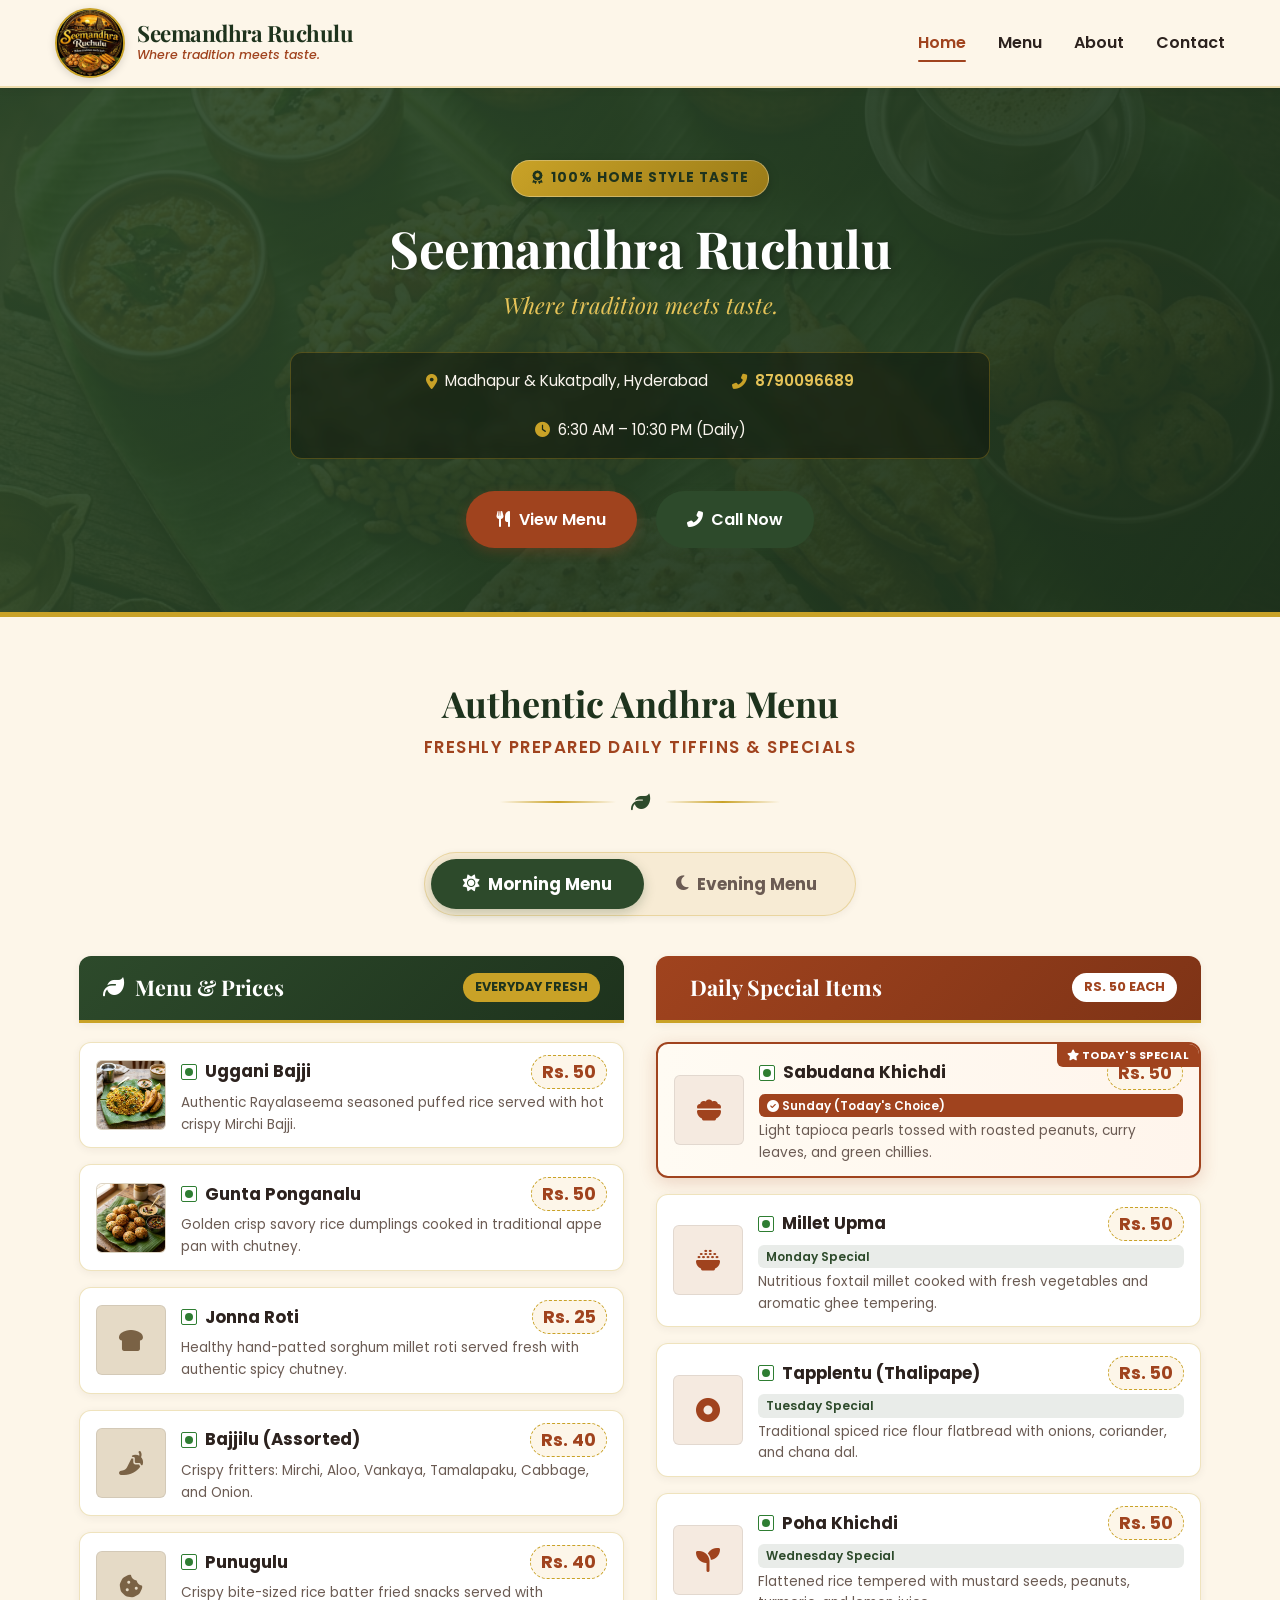
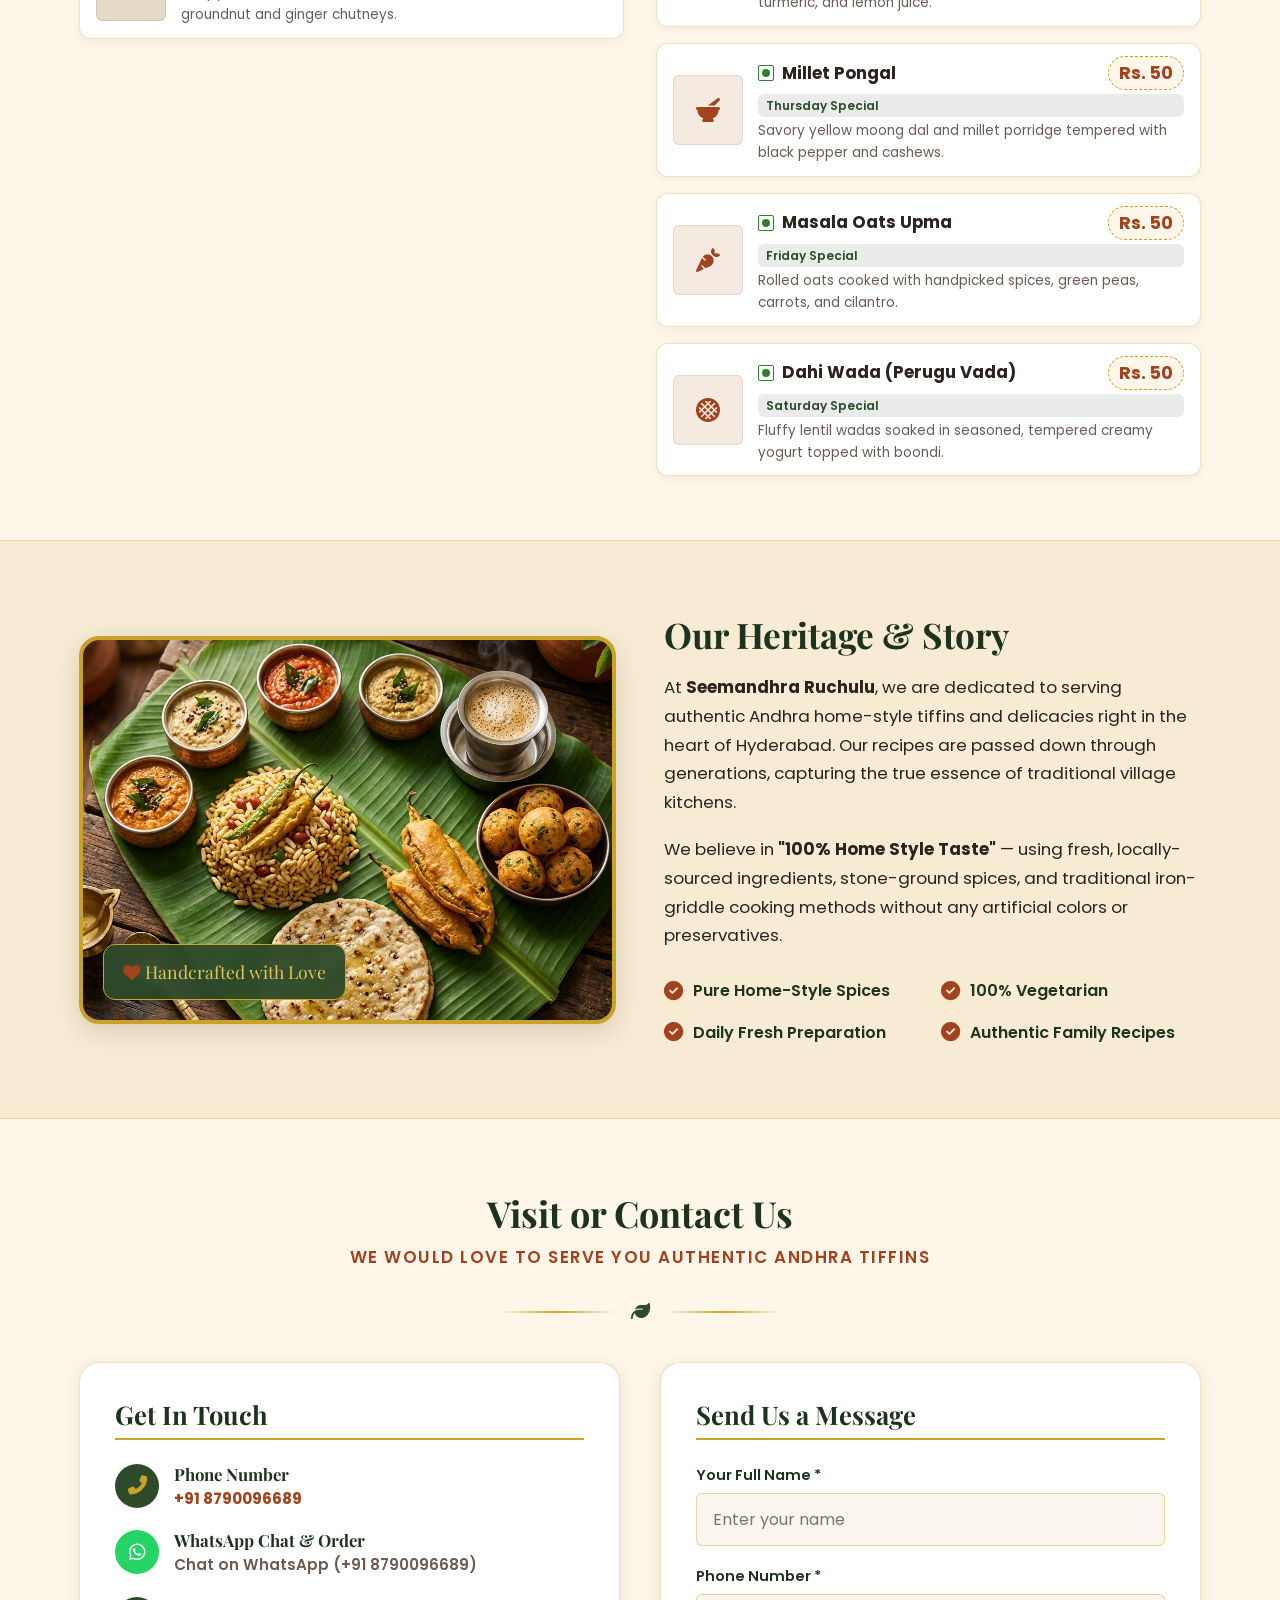
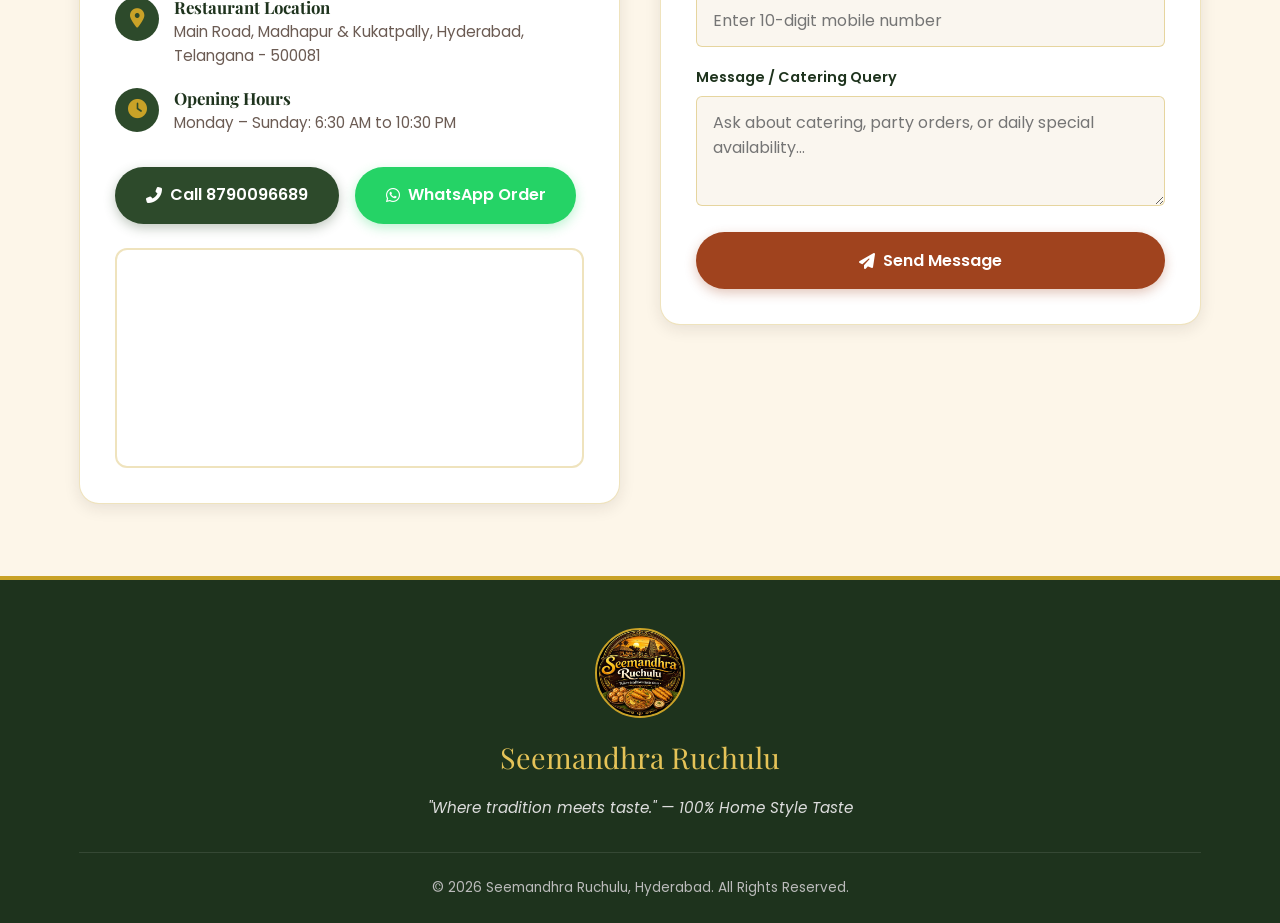
==== index.html @ 3c7fb642 "Add files via upload" ====
<!DOCTYPE html>
<html lang="en">

<head>
  <meta charset="UTF-8">
  <meta name="viewport" content="width=device-width, initial-scale=1.0">
  <title>Seemandhra Ruchulu - Authentic Andhra Home Style Cuisine in Hyderabad</title>
  <meta name="description"
    content="Seemandhra Ruchulu brings authentic Andhra home-style breakfast & tiffins to Hyderabad. Taste Uggani Bajji, Gunta Ponganalu, Jonna Roti, Punugulu and Daily Specials. 100% Home Style Taste.">
  <meta name="keywords"
    content="Andhra food Hyderabad, Seemandhra Ruchulu, Uggani Bajji Hyderabad, Gunta Ponganalu, Andhra breakfast, home style food Hyderabad">

  <!-- Google Fonts -->
  <link rel="preconnect" href="https://fonts.googleapis.com">
  <link rel="preconnect" href="https://fonts.gstatic.com" crossorigin>
  <link
    href="https://fonts.googleapis.com/css2?family=Playfair+Display:ital,wght@0,600;0,700;0,800;1,600&family=Poppins:wght@400;500;600;700&display=swap"
    rel="stylesheet">

  <!-- Font Awesome Icons -->
  <link rel="stylesheet" href="https://cdnjs.cloudflare.com/ajax/libs/font-awesome/6.4.0/css/all.min.css">

  <!-- Main Stylesheet -->
  <link rel="stylesheet" href="assets/css/style.css">
</head>

<body>

  <!-- ==========================================
       HEADER & NAVIGATION
       ========================================== -->
  <header class="header" id="main-header">
    <div class="nav-container">
      <a href="#home" class="brand-wrapper" aria-label="Seemandhra Ruchulu Home">
        <div class="logo-spot">
          <img src="assets/images/logo.jpeg" alt="Seemandhra Ruchulu Logo Emblem">
        </div>
        <div class="brand-text">
          <span class="brand-name">Seemandhra Ruchulu</span>
          <span class="brand-tagline">Where tradition meets taste.</span>
        </div>
      </a>

      <nav>
        <ul class="nav-menu" id="nav-menu">
          <li><a href="#home" class="nav-link active">Home</a></li>
          <li><a href="#menu" class="nav-link">Menu</a></li>
          <li><a href="#about" class="nav-link">About</a></li>
          <li><a href="#contact" class="nav-link">Contact</a></li>
        </ul>
      </nav>

      <button class="nav-toggle" id="nav-toggle" aria-label="Toggle navigation menu">
        <i class="fas fa-bars"></i>
      </button>
    </div>
  </header>

  <main>
    <!-- ==========================================
         1. HOME / HERO SECTION
         ========================================== -->
    <section class="hero" id="home">
      <div class="hero-content">
        <div class="badge-homestyle">
          <i class="fas fa-award"></i> 100% Home Style Taste
        </div>

        <h1 class="hero-title">Seemandhra Ruchulu</h1>
        <p class="hero-tagline">Where tradition meets taste.</p>

        <div class="quick-info-bar">
          <div class="quick-info-item">
            <i class="fas fa-map-marker-alt"></i>
            <span>Madhapur & Kukatpally, Hyderabad</span>
          </div>
          <div class="quick-info-item">
            <i class="fas fa-phone-alt"></i>
            <a href="tel:8790096689" style="color: var(--accent-gold-light); font-weight: 600;">8790096689</a>
          </div>
          <div class="quick-info-item">
            <i class="fas fa-clock"></i>
            <span>6:30 AM – 10:30 PM (Daily)</span>
          </div>
        </div>

        <div class="hero-actions">
          <a href="#menu" class="btn btn-primary">
            <i class="fas fa-utensils"></i> View Menu
          </a>
          <a href="tel:8790096689" class="btn btn-secondary">
            <i class="fas fa-phone-alt"></i> Call Now
          </a>
        </div>
      </div>
    </section>

    <!-- ==========================================
         2. MENU SECTION (INTERACTIVE TABS & CARDS)
         ========================================== -->
    <section class="menu-section" id="menu">
      <div class="container">
        <h2 class="section-title">Authentic Andhra Menu</h2>
        <p class="section-subtitle">Freshly Prepared Daily Tiffins & Specials</p>

        <div class="ornamental-divider">
          <i class="fas fa-leaf leaf-icon"></i>
        </div>

        <!-- Menu Tabs Toggle (Morning / Evening) -->
        <div class="menu-tabs-wrapper">
          <div class="menu-tabs" role="tablist">
            <button class="tab-btn active" id="tab-morning" data-meal-tab="morning" role="tab" aria-selected="true">
              <i class="fas fa-sun"></i> Morning Menu
            </button>
            <button class="tab-btn" id="tab-evening" data-meal-tab="evening" role="tab" aria-selected="false">
              <i class="fas fa-moon"></i> Evening Menu
            </button>
          </div>
        </div>

        <!-- Menu Grid: Section A & Section B -->
        <div class="menu-grid">

          <!-- SECTION A: MENU & PRICES -->
          <div class="menu-column">
            <div class="menu-col-header header-green">
              <h3 class="menu-col-title">
                <i class="fas fa-leaf"></i> Menu & Prices
              </h3>
              <span class="col-badge">Everyday Fresh</span>
            </div>

            <div class="cards-list" id="standard-menu-list">

              <!-- Item 1: Uggani Bajji -->
              <div class="menu-card" data-meal-type="both">
                <img src="assets/images/uggani.png" alt="Uggani Bajji" class="card-img-placeholder">
                <div class="card-details">
                  <div class="card-header-row">
                    <div class="card-title">
                      <span class="veg-indicator" title="Pure Vegetarian"></span>
                      Uggani Bajji
                    </div>
                    <span class="card-price">Rs. 50</span>
                  </div>
                  <p class="card-desc">Authentic Rayalaseema seasoned puffed rice served with hot crispy Mirchi Bajji.
                  </p>
                </div>
              </div>

              <!-- Item 2: Gunta Ponganalu -->
              <div class="menu-card" data-meal-type="both">
                <img src="assets/images/ponganalu.png" alt="Gunta Ponganalu" class="card-img-placeholder">
                <div class="card-details">
                  <div class="card-header-row">
                    <div class="card-title">
                      <span class="veg-indicator" title="Pure Vegetarian"></span>
                      Gunta Ponganalu
                    </div>
                    <span class="card-price">Rs. 50</span>
                  </div>
                  <p class="card-desc">Golden crisp savory rice dumplings cooked in traditional appe pan with chutney.
                  </p>
                </div>
              </div>

              <!-- Item 3: Jonna Roti -->
              <div class="menu-card" data-meal-type="both">
                <div class="card-img-placeholder"
                  style="display:flex; align-items:center; justify-content:center; background:#E5DAC6; color:#7A6245; font-size:1.5rem;">
                  <i class="fas fa-bread-slice"></i>
                </div>
                <div class="card-details">
                  <div class="card-header-row">
                    <div class="card-title">
                      <span class="veg-indicator" title="Pure Vegetarian"></span>
                      Jonna Roti
                    </div>
                    <span class="card-price">Rs. 25</span>
                  </div>
                  <p class="card-desc">Healthy hand-patted sorghum millet roti served fresh with authentic spicy
                    chutney.</p>
                </div>
              </div>

              <!-- Item 4: Bajjilu -->
              <div class="menu-card" data-meal-type="both">
                <div class="card-img-placeholder"
                  style="display:flex; align-items:center; justify-content:center; background:#E5DAC6; color:#7A6245; font-size:1.5rem;">
                  <i class="fas fa-pepper-hot"></i>
                </div>
                <div class="card-details">
                  <div class="card-header-row">
                    <div class="card-title">
                      <span class="veg-indicator" title="Pure Vegetarian"></span>
                      Bajjilu (Assorted)
                    </div>
                    <span class="card-price">Rs. 40</span>
                  </div>
                  <p class="card-desc">Crispy fritters: Mirchi, Aloo, Vankaya, Tamalapaku, Cabbage, and Onion.</p>
                </div>
              </div>

              <!-- Item 5: Punugulu -->
              <div class="menu-card" data-meal-type="both">
                <div class="card-img-placeholder"
                  style="display:flex; align-items:center; justify-content:center; background:#E5DAC6; color:#7A6245; font-size:1.5rem;">
                  <i class="fas fa-cookie-bite"></i>
                </div>
                <div class="card-details">
                  <div class="card-header-row">
                    <div class="card-title">
                      <span class="veg-indicator" title="Pure Vegetarian"></span>
                      Punugulu
                    </div>
                    <span class="card-price">Rs. 40</span>
                  </div>
                  <p class="card-desc">Crispy bite-sized rice batter fried snacks served with groundnut and ginger
                    chutneys.</p>
                </div>
              </div>

            </div>
          </div>

          <!-- SECTION B: DAILY SPECIAL ITEMS -->
          <div class="menu-column">
            <div class="menu-col-header header-rust">
              <h3 class="menu-col-title">
                <i class="fas fa-calendar-star"></i> Daily Special Items
              </h3>
              <span class="col-badge" style="background-color: #FFF; color: var(--accent-rust);">Rs. 50 Each</span>
            </div>

            <div class="cards-list" id="special-menu-list">

              <!-- Sunday: Sabudana Khichdi (Day index 0) -->
              <div class="menu-card special-card" data-day-index="0" data-meal-type="both">
                <div class="card-img-placeholder"
                  style="display:flex; align-items:center; justify-content:center; background:#F5EAE0; color:#A0431E; font-size:1.5rem;">
                  <i class="fas fa-bowl-food"></i>
                </div>
                <div class="card-details">
                  <div class="card-header-row">
                    <div class="card-title">
                      <span class="veg-indicator" title="Pure Vegetarian"></span>
                      Sabudana Khichdi
                    </div>
                    <span class="card-price">Rs. 50</span>
                  </div>
                  <span class="day-badge">Sunday Special</span>
                  <p class="card-desc">Light tapioca pearls tossed with roasted peanuts, curry leaves, and green
                    chillies.</p>
                </div>
              </div>

              <!-- Monday: Millet Upma (Day index 1) -->
              <div class="menu-card special-card" data-day-index="1" data-meal-type="both">
                <div class="card-img-placeholder"
                  style="display:flex; align-items:center; justify-content:center; background:#F5EAE0; color:#A0431E; font-size:1.5rem;">
                  <i class="fas fa-bowl-rice"></i>
                </div>
                <div class="card-details">
                  <div class="card-header-row">
                    <div class="card-title">
                      <span class="veg-indicator" title="Pure Vegetarian"></span>
                      Millet Upma
                    </div>
                    <span class="card-price">Rs. 50</span>
                  </div>
                  <span class="day-badge">Monday Special</span>
                  <p class="card-desc">Nutritious foxtail millet cooked with fresh vegetables and aromatic ghee
                    tempering.</p>
                </div>
              </div>

              <!-- Tuesday: Tapplentu (Day index 2) -->
              <div class="menu-card special-card" data-day-index="2" data-meal-type="both">
                <div class="card-img-placeholder"
                  style="display:flex; align-items:center; justify-content:center; background:#F5EAE0; color:#A0431E; font-size:1.5rem;">
                  <i class="fas fa-circle-dot"></i>
                </div>
                <div class="card-details">
                  <div class="card-header-row">
                    <div class="card-title">
                      <span class="veg-indicator" title="Pure Vegetarian"></span>
                      Tapplentu (Thalipape)
                    </div>
                    <span class="card-price">Rs. 50</span>
                  </div>
                  <span class="day-badge">Tuesday Special</span>
                  <p class="card-desc">Traditional spiced rice flour flatbread with onions, coriander, and chana dal.
                  </p>
                </div>
              </div>

              <!-- Wednesday: Poha Khichdi (Day index 3) -->
              <div class="menu-card special-card" data-day-index="3" data-meal-type="both">
                <div class="card-img-placeholder"
                  style="display:flex; align-items:center; justify-content:center; background:#F5EAE0; color:#A0431E; font-size:1.5rem;">
                  <i class="fas fa-seedling"></i>
                </div>
                <div class="card-details">
                  <div class="card-header-row">
                    <div class="card-title">
                      <span class="veg-indicator" title="Pure Vegetarian"></span>
                      Poha Khichdi
                    </div>
                    <span class="card-price">Rs. 50</span>
                  </div>
                  <span class="day-badge">Wednesday Special</span>
                  <p class="card-desc">Flattened rice tempered with mustard seeds, peanuts, turmeric, and lemon juice.
                  </p>
                </div>
              </div>

              <!-- Thursday: Millet Pongal (Day index 4) -->
              <div class="menu-card special-card" data-day-index="4" data-meal-type="both">
                <div class="card-img-placeholder"
                  style="display:flex; align-items:center; justify-content:center; background:#F5EAE0; color:#A0431E; font-size:1.5rem;">
                  <i class="fas fa-mortar-pestle"></i>
                </div>
                <div class="card-details">
                  <div class="card-header-row">
                    <div class="card-title">
                      <span class="veg-indicator" title="Pure Vegetarian"></span>
                      Millet Pongal
                    </div>
                    <span class="card-price">Rs. 50</span>
                  </div>
                  <span class="day-badge">Thursday Special</span>
                  <p class="card-desc">Savory yellow moong dal and millet porridge tempered with black pepper and
                    cashews.</p>
                </div>
              </div>

              <!-- Friday: Masala Oats Upma (Day index 5) -->
              <div class="menu-card special-card" data-day-index="5" data-meal-type="both">
                <div class="card-img-placeholder"
                  style="display:flex; align-items:center; justify-content:center; background:#F5EAE0; color:#A0431E; font-size:1.5rem;">
                  <i class="fas fa-carrot"></i>
                </div>
                <div class="card-details">
                  <div class="card-header-row">
                    <div class="card-title">
                      <span class="veg-indicator" title="Pure Vegetarian"></span>
                      Masala Oats Upma
                    </div>
                    <span class="card-price">Rs. 50</span>
                  </div>
                  <span class="day-badge">Friday Special</span>
                  <p class="card-desc">Rolled oats cooked with handpicked spices, green peas, carrots, and cilantro.</p>
                </div>
              </div>

              <!-- Saturday: Dahi Wada (Day index 6) -->
              <div class="menu-card special-card" data-day-index="6" data-meal-type="both">
                <div class="card-img-placeholder"
                  style="display:flex; align-items:center; justify-content:center; background:#F5EAE0; color:#A0431E; font-size:1.5rem;">
                  <i class="fas fa-stroopwafel"></i>
                </div>
                <div class="card-details">
                  <div class="card-header-row">
                    <div class="card-title">
                      <span class="veg-indicator" title="Pure Vegetarian"></span>
                      Dahi Wada (Perugu Vada)
                    </div>
                    <span class="card-price">Rs. 50</span>
                  </div>
                  <span class="day-badge">Saturday Special</span>
                  <p class="card-desc">Fluffy lentil wadas soaked in seasoned, tempered creamy yogurt topped with
                    boondi.</p>
                </div>
              </div>

            </div>
          </div>

        </div>
      </div>
    </section>

    <!-- ==========================================
         3. ABOUT SECTION
         ========================================== -->
    <section class="about-section" id="about">
      <div class="container">
        <div class="about-grid">

          <div class="about-image-wrapper">
            <img src="assets/images/hero.png" alt="Authentic Andhra Cooking at Seemandhra Ruchulu">
            <div class="about-badge-overlay">
              <i class="fas fa-heart" style="color: var(--accent-rust);"></i> Handcrafted with Love
            </div>
          </div>

          <div class="about-content">
            <h2 style="font-family: var(--font-heading);">Our Heritage & Story</h2>

            <p class="about-text">
              At <strong>Seemandhra Ruchulu</strong>, we are dedicated to serving authentic Andhra home-style tiffins
              and delicacies right in the heart of Hyderabad. Our recipes are passed down through generations, capturing
              the true essence of traditional village kitchens.
            </p>

            <p class="about-text">
              We believe in <strong>"100% Home Style Taste"</strong> — using fresh, locally-sourced ingredients,
              stone-ground spices, and traditional iron-griddle cooking methods without any artificial colors or
              preservatives.
            </p>

            <div class="about-highlights">
              <div class="highlight-item">
                <i class="fas fa-check-circle"></i> Pure Home-Style Spices
              </div>
              <div class="highlight-item">
                <i class="fas fa-check-circle"></i> 100% Vegetarian
              </div>
              <div class="highlight-item">
                <i class="fas fa-check-circle"></i> Daily Fresh Preparation
              </div>
              <div class="highlight-item">
                <i class="fas fa-check-circle"></i> Authentic Family Recipes
              </div>
            </div>
          </div>

        </div>
      </div>
    </section>

    <!-- ==========================================
         4. CONTACT SECTION
         ========================================== -->
    <section class="contact-section" id="contact">
      <div class="container">
        <h2 class="section-title">Visit or Contact Us</h2>
        <p class="section-subtitle">We would love to serve you authentic Andhra tiffins</p>

        <div class="ornamental-divider">
          <i class="fas fa-leaf leaf-icon"></i>
        </div>

        <div class="contact-grid">

          <!-- Contact Details Card -->
          <div class="contact-info-card">
            <h3>Get In Touch</h3>

            <div class="contact-detail-list">
              <div class="contact-detail-item">
                <div class="contact-icon">
                  <i class="fas fa-phone-alt"></i>
                </div>
                <div class="contact-detail-text">
                  <h4>Phone Number</h4>
                  <p><a href="tel:8790096689" style="font-weight: 700; color: var(--accent-rust);">+91 8790096689</a>
                  </p>
                </div>
              </div>

              <div class="contact-detail-item">
                <div class="contact-icon" style="background-color: #25D366; color: #FFF;">
                  <i class="fab fa-whatsapp"></i>
                </div>
                <div class="contact-detail-text">
                  <h4>WhatsApp Chat & Order</h4>
                  <p><a href="https://wa.me/918790096689" target="_blank" rel="noopener noreferrer"
                      style="font-weight: 600;">Chat on WhatsApp (+91 8790096689)</a></p>
                </div>
              </div>

              <div class="contact-detail-item">
                <div class="contact-icon">
                  <i class="fas fa-map-marker-alt"></i>
                </div>
                <div class="contact-detail-text">
                  <h4>Restaurant Location</h4>
                  <p>Main Road, Madhapur & Kukatpally, Hyderabad, Telangana - 500081</p>
                </div>
              </div>

              <div class="contact-detail-item">
                <div class="contact-icon">
                  <i class="fas fa-clock"></i>
                </div>
                <div class="contact-detail-text">
                  <h4>Opening Hours</h4>
                  <p>Monday – Sunday: 6:30 AM to 10:30 PM</p>
                </div>
              </div>
            </div>

            <div class="contact-buttons-group">
              <a href="tel:8790096689" class="btn btn-secondary">
                <i class="fas fa-phone-alt"></i> Call 8790096689
              </a>
              <a href="https://wa.me/918790096689" target="_blank" rel="noopener noreferrer" class="btn btn-whatsapp">
                <i class="fab fa-whatsapp"></i> WhatsApp Order
              </a>
            </div>

            <!-- Map Container -->
            <div class="map-container">
              <iframe
                src="https://www.google.com/maps/embed?pb=!1m18!1m12!1m3!1d15224.953683072213!2d78.3844855!3d17.4477543!2m3!1f0!2f0!3f0!3m2!1i1024!2i768!4f13.1!3m3!1m2!1s0x3bcb9158f201b205%3A0x11bbe7be7792411b!2sMadhapur%2C%20Hyderabad%2C%20Telangana!5e0!3m2!1sen!2sin!4v1700000000000!5m2!1sen!2sin"
                title="Seemandhra Ruchulu Hyderabad Location Map" loading="lazy"></iframe>
            </div>
          </div>

          <!-- Contact Form Card -->
          <div class="contact-form-card">
            <h3>Send Us a Message</h3>

            <form id="contact-form">
              <div class="form-group">
                <label for="form-name">Your Full Name *</label>
                <input type="text" id="form-name" class="form-control" placeholder="Enter your name" required>
              </div>

              <div class="form-group">
                <label for="form-phone">Phone Number *</label>
                <input type="tel" id="form-phone" class="form-control" placeholder="Enter 10-digit mobile number"
                  required>
              </div>

              <div class="form-group">
                <label for="form-message">Message / Catering Query</label>
                <textarea id="form-message" class="form-control"
                  placeholder="Ask about catering, party orders, or daily special availability..."></textarea>
              </div>

              <button type="submit" class="btn btn-primary" style="width: 100%;">
                <i class="fas fa-paper-plane"></i> Send Message
              </button>

              <div id="form-alert" class="form-alert"></div>
            </form>
          </div>

        </div>
      </div>
    </section>
  </main>

  <!-- ==========================================
       FOOTER
       ========================================== -->
  <footer class="footer">
    <div class="container">
      <div class="footer-content">
        <img src="assets/images/logo.jpeg" alt="Seemandhra Ruchulu Logo" class="footer-logo">
        <div class="footer-brand">Seemandhra Ruchulu</div>
        <p class="footer-tagline">"Where tradition meets taste." — 100% Home Style Taste</p>
      </div>
      <div class="footer-bottom">
        <p>&copy; 2026 Seemandhra Ruchulu, Hyderabad. All Rights Reserved.</p>
      </div>
    </div>
  </footer>

  <!-- Sticky Mobile Quick Action Bar -->
  <div class="sticky-mobile-bar">
    <div class="sticky-mobile-bar-content">
      <a href="tel:8790096689" class="btn btn-primary">
        <i class="fas fa-phone-alt"></i> Call Now
      </a>
      <a href="https://wa.me/918790096689" target="_blank" rel="noopener noreferrer" class="btn btn-whatsapp">
        <i class="fab fa-whatsapp"></i> WhatsApp
      </a>
    </div>
  </div>

  <!-- Scripts -->
  <script src="assets/js/main.js"></script>
</body>

</html>
---- assets/css/style.css ----
/* ==========================================================================
   SEEMANDHRA RUCHULU - OFFICIAL STYLESHEET
   Brand Colors:
   - Primary Green: #2D4A2B (Forest Green)
   - Accent Rust: #A0431E (Rust/Brick Red)
   - Accent Gold: #C9A227 (Gold)
   - Background Cream: #FDF6E9 (Cream)
   - Card Cream: #FFFBF3
   - Text Dark: #2C221E
   ========================================================================== */

/* --------------------------------------------------------------------------
   1. DESIGN TOKENS & ROOT VARIABLES
   -------------------------------------------------------------------------- */
:root {
  --primary-green: #2D4A2B;
  --primary-green-dark: #1E331D;
  --primary-green-light: #3D643A;
  
  --accent-rust: #A0431E;
  --accent-rust-dark: #7E3316;
  --accent-rust-light: #C4552A;
  
  --accent-gold: #C9A227;
  --accent-gold-light: #E5C358;
  --accent-gold-dark: #9A7B18;
  
  --bg-cream: #FDF6E9;
  --bg-cream-dark: #F7EBD4;
  --bg-cream-card: #FFFFFF;
  
  --text-dark: #2C221E;
  --text-muted: #6B5B53;
  --text-light: #FAF5EE;
  
  --veg-green: #2E7D32;
  --border-gold: rgba(201, 162, 39, 0.3);
  
  --font-heading: 'Playfair Display', 'Yeseva One', Georgia, serif;
  --font-body: 'Poppins', -apple-system, BlinkMacSystemFont, 'Segoe UI', Roboto, sans-serif;
  
  --shadow-sm: 0 2px 8px rgba(44, 34, 30, 0.06);
  --shadow-md: 0 4px 16px rgba(44, 34, 30, 0.1);
  --shadow-lg: 0 8px 24px rgba(44, 34, 30, 0.15);
  
  --radius-sm: 6px;
  --radius-md: 12px;
  --radius-lg: 20px;
  --radius-full: 9999px;
  
  --transition-fast: all 0.2s ease;
  --transition-normal: all 0.3s ease;
}

/* --------------------------------------------------------------------------
   2. RESET & BASE STYLES
   -------------------------------------------------------------------------- */
*, *::before, *::after {
  box-sizing: border-box;
  margin: 0;
  padding: 0;
}

html {
  scroll-behavior: smooth;
  font-size: 16px;
}

body {
  font-family: var(--font-body);
  background-color: var(--bg-cream);
  color: var(--text-dark);
  line-height: 1.6;
  overflow-x: hidden;
  -webkit-font-smoothing: antialiased;
}

img {
  max-width: 100%;
  height: auto;
  display: block;
}

a {
  color: inherit;
  text-decoration: none;
}

ul {
  list-style: none;
}

button, input, textarea {
  font-family: inherit;
  font-size: inherit;
}

/* --------------------------------------------------------------------------
   3. TYPOGRAPHY & UTILITIES
   -------------------------------------------------------------------------- */
h1, h2, h3, h4, h5, h6 {
  font-family: var(--font-heading);
  font-weight: 700;
  line-height: 1.25;
  color: var(--primary-green-dark);
}

.section-title {
  text-align: center;
  font-size: 2.25rem;
  margin-bottom: 0.5rem;
  color: var(--primary-green-dark);
  position: relative;
}

.section-subtitle {
  text-align: center;
  font-size: 1.05rem;
  color: var(--accent-rust);
  font-weight: 600;
  text-transform: uppercase;
  letter-spacing: 1.5px;
  margin-bottom: 2rem;
}

/* Ornamental Section Divider */
.ornamental-divider {
  display: flex;
  align-items: center;
  justify-content: center;
  gap: 15px;
  margin: 1.5rem auto 2.5rem;
  width: 100%;
  max-width: 280px;
}

.ornamental-divider::before,
.ornamental-divider::after {
  content: '';
  flex: 1;
  height: 2px;
  background: linear-gradient(to right, transparent, var(--accent-gold), transparent);
}

.ornamental-divider .leaf-icon {
  color: var(--primary-green);
  font-size: 1.2rem;
}

.container {
  width: 90%;
  max-width: 1200px;
  margin: 0 auto;
  padding: 0 15px;
}

.btn {
  display: inline-flex;
  align-items: center;
  justify-content: center;
  gap: 8px;
  padding: 0.85rem 1.8rem;
  font-weight: 600;
  border-radius: var(--radius-full);
  transition: var(--transition-fast);
  cursor: pointer;
  border: 2px solid transparent;
  text-align: center;
  font-size: 1rem;
}

.btn-primary {
  background-color: var(--accent-rust);
  color: #FFFFFF;
  box-shadow: 0 4px 12px rgba(160, 67, 30, 0.3);
}

.btn-primary:hover, .btn-primary:focus {
  background-color: var(--accent-rust-dark);
  transform: translateY(-2px);
  box-shadow: 0 6px 16px rgba(160, 67, 30, 0.4);
}

.btn-primary:active {
  transform: translateY(0);
}

.btn-secondary {
  background-color: var(--primary-green);
  color: #FFFFFF;
  box-shadow: 0 4px 12px rgba(45, 74, 43, 0.3);
}

.btn-secondary:hover, .btn-secondary:focus {
  background-color: var(--primary-green-dark);
  transform: translateY(-2px);
  box-shadow: 0 6px 16px rgba(45, 74, 43, 0.4);
}

.btn-outline-gold {
  background-color: transparent;
  border-color: var(--accent-gold);
  color: var(--primary-green-dark);
}

.btn-outline-gold:hover {
  background-color: var(--accent-gold);
  color: var(--primary-green-dark);
}

.btn-whatsapp {
  background-color: #25D366;
  color: #FFFFFF;
  box-shadow: 0 4px 12px rgba(37, 211, 102, 0.3);
}

.btn-whatsapp:hover {
  background-color: #1EBE5D;
  transform: translateY(-2px);
}

/* Veg Symbol (Green Dot in Green Square) */
.veg-indicator {
  display: inline-flex;
  align-items: center;
  justify-content: center;
  width: 16px;
  height: 16px;
  border: 1.5px solid var(--veg-green);
  border-radius: 2px;
  padding: 2px;
  background-color: #FFFFFF;
  flex-shrink: 0;
}

.veg-indicator::after {
  content: '';
  width: 8px;
  height: 8px;
  background-color: var(--veg-green);
  border-radius: 50%;
}

/* --------------------------------------------------------------------------
   4. STICKY HEADER & NAVBAR
   -------------------------------------------------------------------------- */
.header {
  position: sticky;
  top: 0;
  z-index: 1000;
  background-color: var(--bg-cream);
  border-bottom: 2px solid var(--border-gold);
  transition: var(--transition-normal);
  box-shadow: var(--shadow-sm);
}

.header.scrolled {
  background-color: rgba(253, 246, 233, 0.98);
  backdrop-filter: blur(8px);
  box-shadow: var(--shadow-md);
}

.nav-container {
  display: flex;
  align-items: center;
  justify-content: space-between;
  padding: 0.5rem 15px;
  max-width: 1200px;
  margin: 0 auto;
}

.brand-wrapper {
  display: flex;
  align-items: center;
  gap: 12px;
}

.logo-spot {
  width: 70px;
  height: 70px;
  border-radius: 50%;
  overflow: hidden;
  border: 2px solid var(--accent-gold);
  box-shadow: 0 2px 8px rgba(0,0,0,0.15);
  background-color: var(--primary-green-dark);
  display: flex;
  align-items: center;
  justify-content: center;
  transition: var(--transition-normal);
  flex-shrink: 0;
}

.logo-spot img {
  width: 100%;
  height: 100%;
  object-fit: cover;
}

.brand-text {
  display: flex;
  flex-direction: column;
}

.brand-name {
  font-family: var(--font-heading);
  font-size: 1.4rem;
  color: var(--primary-green-dark);
  font-weight: 700;
  line-height: 1.1;
  letter-spacing: -0.5px;
}

.brand-tagline {
  font-size: 0.78rem;
  color: var(--accent-rust);
  font-style: italic;
  font-weight: 500;
}

.nav-menu {
  display: flex;
  align-items: center;
  gap: 2rem;
}

.nav-link {
  font-weight: 600;
  color: var(--text-dark);
  position: relative;
  padding: 0.5rem 0;
  transition: var(--transition-fast);
  font-size: 1rem;
}

.nav-link::after {
  content: '';
  position: absolute;
  bottom: 0;
  left: 0;
  width: 0;
  height: 2.5px;
  background-color: var(--accent-rust);
  transition: var(--transition-fast);
  border-radius: 2px;
}

.nav-link:hover, .nav-link.active {
  color: var(--accent-rust);
}

.nav-link:hover::after, .nav-link.active::after {
  width: 100%;
}

.nav-toggle {
  display: none;
  background: none;
  border: none;
  font-size: 1.8rem;
  color: var(--primary-green-dark);
  cursor: pointer;
  padding: 5px;
}

/* --------------------------------------------------------------------------
   5. HERO SECTION
   -------------------------------------------------------------------------- */
.hero {
  position: relative;
  background: linear-gradient(135deg, rgba(45, 74, 43, 0.92), rgba(30, 51, 29, 0.95)), 
              url('../images/hero.png') center/cover no-repeat;
  color: var(--text-light);
  padding: 4.5rem 1rem 4rem;
  text-align: center;
  border-bottom: 5px solid var(--accent-gold);
  overflow: hidden;
}

.hero-content {
  max-width: 800px;
  margin: 0 auto;
  position: relative;
  z-index: 2;
}

.badge-homestyle {
  display: inline-flex;
  align-items: center;
  gap: 8px;
  background: linear-gradient(135deg, var(--accent-gold), var(--accent-gold-dark));
  color: var(--primary-green-dark);
  padding: 0.4rem 1.2rem;
  border-radius: var(--radius-full);
  font-weight: 700;
  font-size: 0.85rem;
  text-transform: uppercase;
  letter-spacing: 1px;
  margin-bottom: 1.2rem;
  box-shadow: 0 4px 12px rgba(0, 0, 0, 0.2);
  border: 1px solid rgba(255,255,255,0.3);
}

.hero-title {
  font-size: 3.2rem;
  color: #FFFFFF;
  margin-bottom: 0.5rem;
  text-shadow: 2px 2px 8px rgba(0, 0, 0, 0.4);
  letter-spacing: -0.5px;
}

.hero-tagline {
  font-size: 1.4rem;
  color: var(--accent-gold-light);
  font-style: italic;
  margin-bottom: 1.8rem;
  font-family: var(--font-heading);
}

/* Quick Bar inside Hero */
.quick-info-bar {
  display: flex;
  flex-wrap: wrap;
  justify-content: center;
  gap: 1.5rem;
  background-color: rgba(0, 0, 0, 0.35);
  backdrop-filter: blur(6px);
  padding: 1rem 1.5rem;
  border-radius: var(--radius-md);
  border: 1px solid rgba(201, 162, 39, 0.3);
  margin: 1.8rem auto;
  max-width: 700px;
  font-size: 0.95rem;
}

.quick-info-item {
  display: flex;
  align-items: center;
  gap: 8px;
}

.quick-info-item i {
  color: var(--accent-gold);
}

.hero-actions {
  display: flex;
  justify-content: center;
  gap: 1.2rem;
  margin-top: 2rem;
  flex-wrap: wrap;
}

/* --------------------------------------------------------------------------
   6. MENU SECTION (INTERACTIVE TABS & CARDS)
   -------------------------------------------------------------------------- */
.menu-section {
  padding: 4rem 0;
  background-color: var(--bg-cream);
}

/* Tab Toggle */
.menu-tabs-wrapper {
  display: flex;
  justify-content: center;
  margin-bottom: 2.5rem;
}

.menu-tabs {
  display: inline-flex;
  background-color: var(--bg-cream-dark);
  padding: 6px;
  border-radius: var(--radius-full);
  border: 1px solid var(--border-gold);
  box-shadow: var(--shadow-sm);
}

.tab-btn {
  padding: 0.75rem 2rem;
  border-radius: var(--radius-full);
  border: none;
  background: transparent;
  font-weight: 700;
  font-size: 1.05rem;
  color: var(--text-muted);
  cursor: pointer;
  transition: var(--transition-fast);
  display: flex;
  align-items: center;
  gap: 8px;
}

.tab-btn.active {
  background-color: var(--primary-green);
  color: #FFFFFF;
  box-shadow: 0 4px 12px rgba(45, 74, 43, 0.25);
}

.tab-btn:hover:not(.active) {
  color: var(--primary-green-dark);
}

/* Side-by-Side Grid Layout */
.menu-grid {
  display: grid;
  grid-template-columns: 1fr 1fr;
  gap: 2rem;
  align-items: start;
}

/* Section Header Styles */
.menu-col-header {
  padding: 1.1rem 1.5rem;
  border-radius: var(--radius-md) var(--radius-md) 0 0;
  color: #FFFFFF;
  display: flex;
  align-items: center;
  justify-content: space-between;
  margin-bottom: 1.2rem;
  box-shadow: var(--shadow-sm);
}

.header-green {
  background: linear-gradient(135deg, var(--primary-green), var(--primary-green-dark));
  border-bottom: 3px solid var(--accent-gold);
}

.header-rust {
  background: linear-gradient(135deg, var(--accent-rust), var(--accent-rust-dark));
  border-bottom: 3px solid var(--accent-gold);
}

.menu-col-title {
  font-size: 1.35rem;
  color: #FFFFFF;
  display: flex;
  align-items: center;
  gap: 10px;
}

.col-badge {
  background-color: var(--accent-gold);
  color: var(--primary-green-dark);
  font-size: 0.8rem;
  font-weight: 700;
  padding: 0.25rem 0.75rem;
  border-radius: var(--radius-full);
  text-transform: uppercase;
}

/* Cards Container */
.cards-list {
  display: flex;
  flex-direction: column;
  gap: 1rem;
}

/* Food Card Style */
.menu-card {
  display: flex;
  align-items: center;
  gap: 15px;
  background-color: var(--bg-cream-card);
  padding: 12px 16px;
  border-radius: var(--radius-md);
  border: 1px solid var(--border-gold);
  box-shadow: var(--shadow-sm);
  transition: var(--transition-fast);
  position: relative;
  overflow: hidden;
}

.menu-card:hover {
  transform: translateY(-3px);
  box-shadow: var(--shadow-md);
  border-color: var(--accent-gold);
}

.menu-card:active {
  transform: scale(0.99);
}

.card-img-placeholder {
  width: 70px;
  height: 70px;
  border-radius: var(--radius-sm);
  object-fit: cover;
  flex-shrink: 0;
  background-color: #EFE6D5;
  border: 1px solid rgba(0,0,0,0.08);
}

.card-details {
  flex: 1;
  display: flex;
  flex-direction: column;
  justify-content: center;
}

.card-header-row {
  display: flex;
  align-items: center;
  justify-content: space-between;
  gap: 10px;
}

.card-title {
  font-size: 1.05rem;
  font-weight: 700;
  color: var(--text-dark);
  display: flex;
  align-items: center;
  gap: 8px;
}

.card-price {
  font-weight: 700;
  font-size: 1.1rem;
  color: var(--accent-rust);
  white-space: nowrap;
  background-color: var(--bg-cream);
  padding: 2px 10px;
  border-radius: var(--radius-full);
  border: 1px dashed var(--accent-gold);
}

.card-desc {
  font-size: 0.85rem;
  color: var(--text-muted);
  margin-top: 3px;
}

/* Today's Special Card Highlight */
.menu-card.today-highlight {
  border: 2.5px solid var(--accent-rust);
  background: linear-gradient(to right, #FFFBF3, #FFF5EC);
  box-shadow: 0 4px 18px rgba(160, 67, 30, 0.2);
}

.today-tag {
  position: absolute;
  top: 0;
  right: 0;
  background-color: var(--accent-rust);
  color: #FFFFFF;
  font-size: 0.68rem;
  font-weight: 700;
  text-transform: uppercase;
  padding: 3px 10px;
  border-bottom-left-radius: var(--radius-sm);
  letter-spacing: 0.5px;
}

.day-badge {
  display: inline-block;
  font-size: 0.75rem;
  font-weight: 600;
  color: var(--primary-green);
  background-color: rgba(45, 74, 43, 0.1);
  padding: 2px 8px;
  border-radius: var(--radius-sm);
  margin-top: 4px;
}

/* --------------------------------------------------------------------------
   7. ABOUT SECTION
   -------------------------------------------------------------------------- */
.about-section {
  padding: 4.5rem 0;
  background-color: var(--bg-cream-dark);
  border-top: 1px solid var(--border-gold);
  border-bottom: 1px solid var(--border-gold);
}

.about-grid {
  display: grid;
  grid-template-columns: 1fr 1fr;
  gap: 3rem;
  align-items: center;
}

.about-image-wrapper {
  position: relative;
  border-radius: var(--radius-lg);
  overflow: hidden;
  box-shadow: var(--shadow-lg);
  border: 4px solid var(--accent-gold);
}

.about-image-wrapper img {
  width: 100%;
  height: 380px;
  object-fit: cover;
}

.about-badge-overlay {
  position: absolute;
  bottom: 20px;
  left: 20px;
  background-color: rgba(45, 74, 43, 0.95);
  color: var(--accent-gold-light);
  padding: 0.8rem 1.2rem;
  border-radius: var(--radius-md);
  font-family: var(--font-heading);
  font-size: 1.1rem;
  border: 1px solid var(--accent-gold);
  backdrop-filter: blur(4px);
}

.about-content h2 {
  font-size: 2.2rem;
  color: var(--primary-green-dark);
  margin-bottom: 1rem;
}

.about-text {
  font-size: 1.05rem;
  color: var(--text-dark);
  margin-bottom: 1.2rem;
  line-height: 1.7;
}

.about-highlights {
  display: grid;
  grid-template-columns: 1fr 1fr;
  gap: 1rem;
  margin-top: 1.8rem;
}

.highlight-item {
  display: flex;
  align-items: center;
  gap: 10px;
  font-weight: 600;
  color: var(--primary-green-dark);
}

.highlight-item i {
  color: var(--accent-rust);
  font-size: 1.2rem;
}

/* --------------------------------------------------------------------------
   8. CONTACT SECTION
   -------------------------------------------------------------------------- */
.contact-section {
  padding: 4.5rem 0;
  background-color: var(--bg-cream);
}

.contact-grid {
  display: grid;
  grid-template-columns: 1fr 1fr;
  gap: 2.5rem;
  align-items: start;
}

.contact-info-card {
  background-color: var(--bg-cream-card);
  padding: 2.2rem;
  border-radius: var(--radius-lg);
  border: 1px solid var(--border-gold);
  box-shadow: var(--shadow-md);
}

.contact-info-card h3 {
  font-size: 1.6rem;
  color: var(--primary-green-dark);
  margin-bottom: 1.5rem;
  border-bottom: 2px solid var(--accent-gold);
  padding-bottom: 0.5rem;
}

.contact-detail-list {
  display: flex;
  flex-direction: column;
  gap: 1.2rem;
  margin-bottom: 2rem;
}

.contact-detail-item {
  display: flex;
  align-items: flex-start;
  gap: 15px;
}

.contact-icon {
  width: 44px;
  height: 44px;
  background-color: var(--primary-green);
  color: var(--accent-gold);
  border-radius: 50%;
  display: flex;
  align-items: center;
  justify-content: center;
  font-size: 1.2rem;
  flex-shrink: 0;
}

.contact-detail-text h4 {
  font-size: 1.05rem;
  color: var(--primary-green-dark);
  margin-bottom: 2px;
}

.contact-detail-text p, .contact-detail-text a {
  color: var(--text-muted);
  font-size: 0.95rem;
}

.contact-detail-text a:hover {
  color: var(--accent-rust);
}

.contact-buttons-group {
  display: flex;
  gap: 1rem;
  flex-wrap: wrap;
}

.map-container {
  margin-top: 1.5rem;
  border-radius: var(--radius-md);
  overflow: hidden;
  border: 2px solid var(--border-gold);
  height: 220px;
}

.map-container iframe {
  width: 100%;
  height: 100%;
  border: 0;
}

/* Contact Form */
.contact-form-card {
  background-color: var(--bg-cream-card);
  padding: 2.2rem;
  border-radius: var(--radius-lg);
  border: 1px solid var(--border-gold);
  box-shadow: var(--shadow-md);
}

.contact-form-card h3 {
  font-size: 1.6rem;
  color: var(--primary-green-dark);
  margin-bottom: 1.5rem;
  border-bottom: 2px solid var(--accent-gold);
  padding-bottom: 0.5rem;
}

.form-group {
  margin-bottom: 1.2rem;
}

.form-group label {
  display: block;
  font-weight: 600;
  font-size: 0.9rem;
  margin-bottom: 0.4rem;
  color: var(--primary-green-dark);
}

.form-control {
  width: 100%;
  padding: 0.8rem 1rem;
  border: 1.5px solid rgba(201, 162, 39, 0.4);
  border-radius: var(--radius-sm);
  background-color: #FAF6EF;
  color: var(--text-dark);
  transition: var(--transition-fast);
}

.form-control:focus {
  outline: none;
  border-color: var(--accent-rust);
  background-color: #FFFFFF;
  box-shadow: 0 0 0 3px rgba(160, 67, 30, 0.15);
}

textarea.form-control {
  resize: vertical;
  min-height: 110px;
}

.form-alert {
  padding: 0.8rem 1rem;
  border-radius: var(--radius-sm);
  font-size: 0.9rem;
  margin-top: 1rem;
  display: none;
}

.form-alert.success {
  display: block;
  background-color: #E8F5E9;
  color: #2E7D32;
  border: 1px solid #A5D6A7;
}

/* --------------------------------------------------------------------------
   9. FOOTER & FLOATING CALL BAR
   -------------------------------------------------------------------------- */
.footer {
  background-color: var(--primary-green-dark);
  color: var(--bg-cream-dark);
  padding: 3rem 0 1.5rem;
  border-top: 4px solid var(--accent-gold);
  text-align: center;
}

.footer-content {
  display: flex;
  flex-direction: column;
  align-items: center;
  gap: 1rem;
  margin-bottom: 2rem;
}

.footer-logo {
  width: 90px;
  height: 90px;
  border-radius: 50%;
  border: 2px solid var(--accent-gold);
}

.footer-brand {
  font-family: var(--font-heading);
  font-size: 1.8rem;
  color: var(--accent-gold-light);
}

.footer-tagline {
  font-style: italic;
  color: #DDD;
  font-size: 0.95rem;
}

.footer-bottom {
  border-top: 1px solid rgba(255, 255, 255, 0.1);
  padding-top: 1.5rem;
  font-size: 0.85rem;
  color: #BBB;
}

/* Sticky Bottom Mobile Bar */
.sticky-mobile-bar {
  display: none;
  position: fixed;
  bottom: 0;
  left: 0;
  width: 100%;
  background-color: var(--primary-green-dark);
  padding: 8px 12px;
  box-shadow: 0 -4px 12px rgba(0, 0, 0, 0.2);
  z-index: 999;
  border-top: 2px solid var(--accent-gold);
}

.sticky-mobile-bar-content {
  display: flex;
  gap: 10px;
}

.sticky-mobile-bar .btn {
  flex: 1;
  padding: 0.7rem;
  font-size: 0.9rem;
}

/* --------------------------------------------------------------------------
   10. RESPONSIVE BREAKPOINTS
   -------------------------------------------------------------------------- */
@media (max-width: 992px) {
  .hero-title {
    font-size: 2.6rem;
  }
  
  .about-grid, .contact-grid {
    grid-template-columns: 1fr;
    gap: 2rem;
  }
  
  .about-image-wrapper img {
    height: 280px;
  }
}

@media (max-width: 768px) {
  .logo-spot {
    width: 60px;
    height: 60px;
  }
  
  .brand-name {
    font-size: 1.2rem;
  }
  
  .brand-tagline {
    font-size: 0.7rem;
  }
  
  .nav-menu {
    position: fixed;
    top: 75px;
    left: -100%;
    width: 100%;
    height: calc(100vh - 75px);
    background-color: var(--bg-cream);
    flex-direction: column;
    align-items: center;
    justify-content: flex-start;
    padding-top: 3rem;
    gap: 2rem;
    transition: var(--transition-normal);
    box-shadow: var(--shadow-lg);
  }
  
  .nav-menu.active {
    left: 0;
  }
  
  .nav-toggle {
    display: block;
  }
  
  .hero {
    padding: 3rem 1rem 3.5rem;
  }
  
  .hero-title {
    font-size: 2.1rem;
  }
  
  .hero-tagline {
    font-size: 1.15rem;
  }
  
  .quick-info-bar {
    flex-direction: column;
    gap: 0.6rem;
    text-align: left;
  }
  
  /* Menu Layout becomes stacked on Mobile */
  .menu-grid {
    grid-template-columns: 1fr;
    gap: 2.5rem;
  }
  
  .sticky-mobile-bar {
    display: block;
  }
  
  /* Extra spacing at bottom so sticky mobile bar doesn't cover footer content */
  body {
    padding-bottom: 60px;
  }
}

@media (max-width: 480px) {
  .logo-spot {
    width: 55px;
    height: 55px;
  }
  
  .hero-title {
    font-size: 1.8rem;
  }
  
  .tab-btn {
    padding: 0.6rem 1.2rem;
    font-size: 0.9rem;
  }
  
  .card-img-placeholder {
    width: 58px;
    height: 58px;
  }
  
  .card-title {
    font-size: 0.95rem;
  }
  
  .card-price {
    font-size: 0.95rem;
  }
}
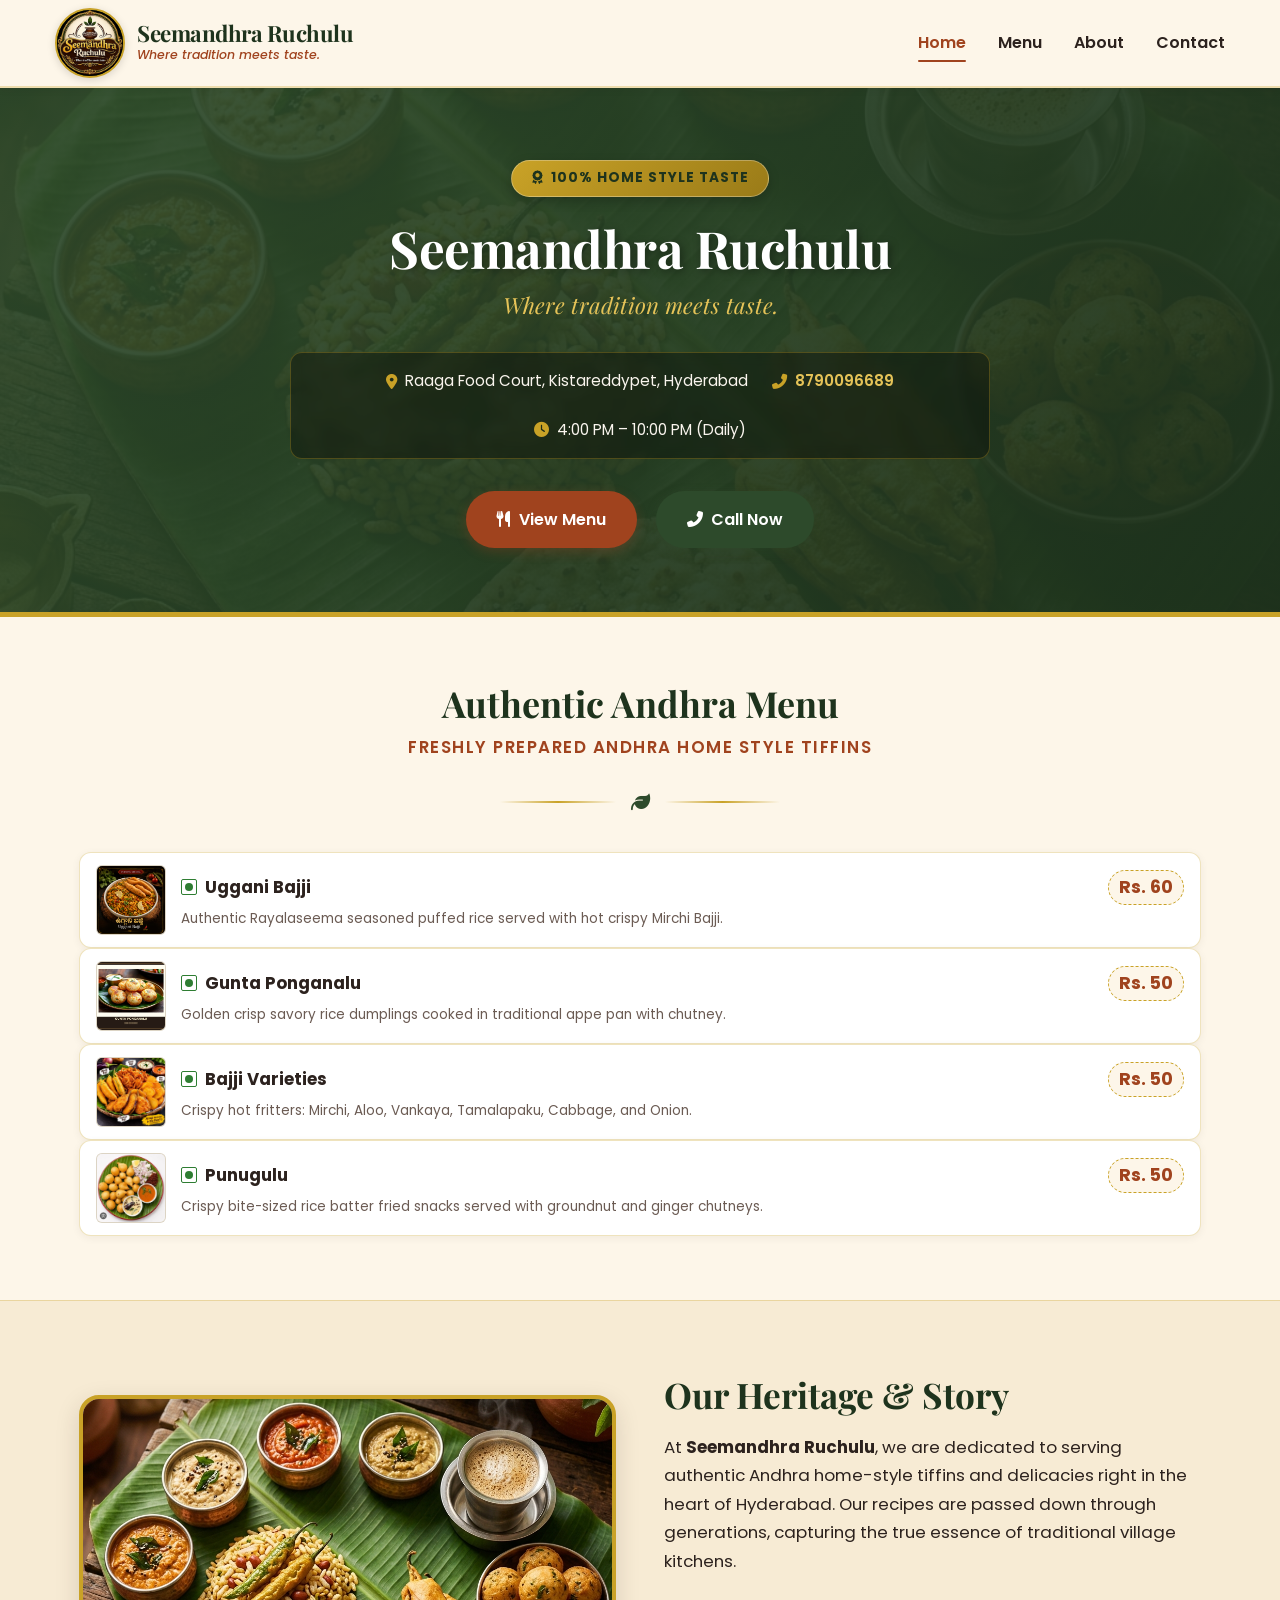
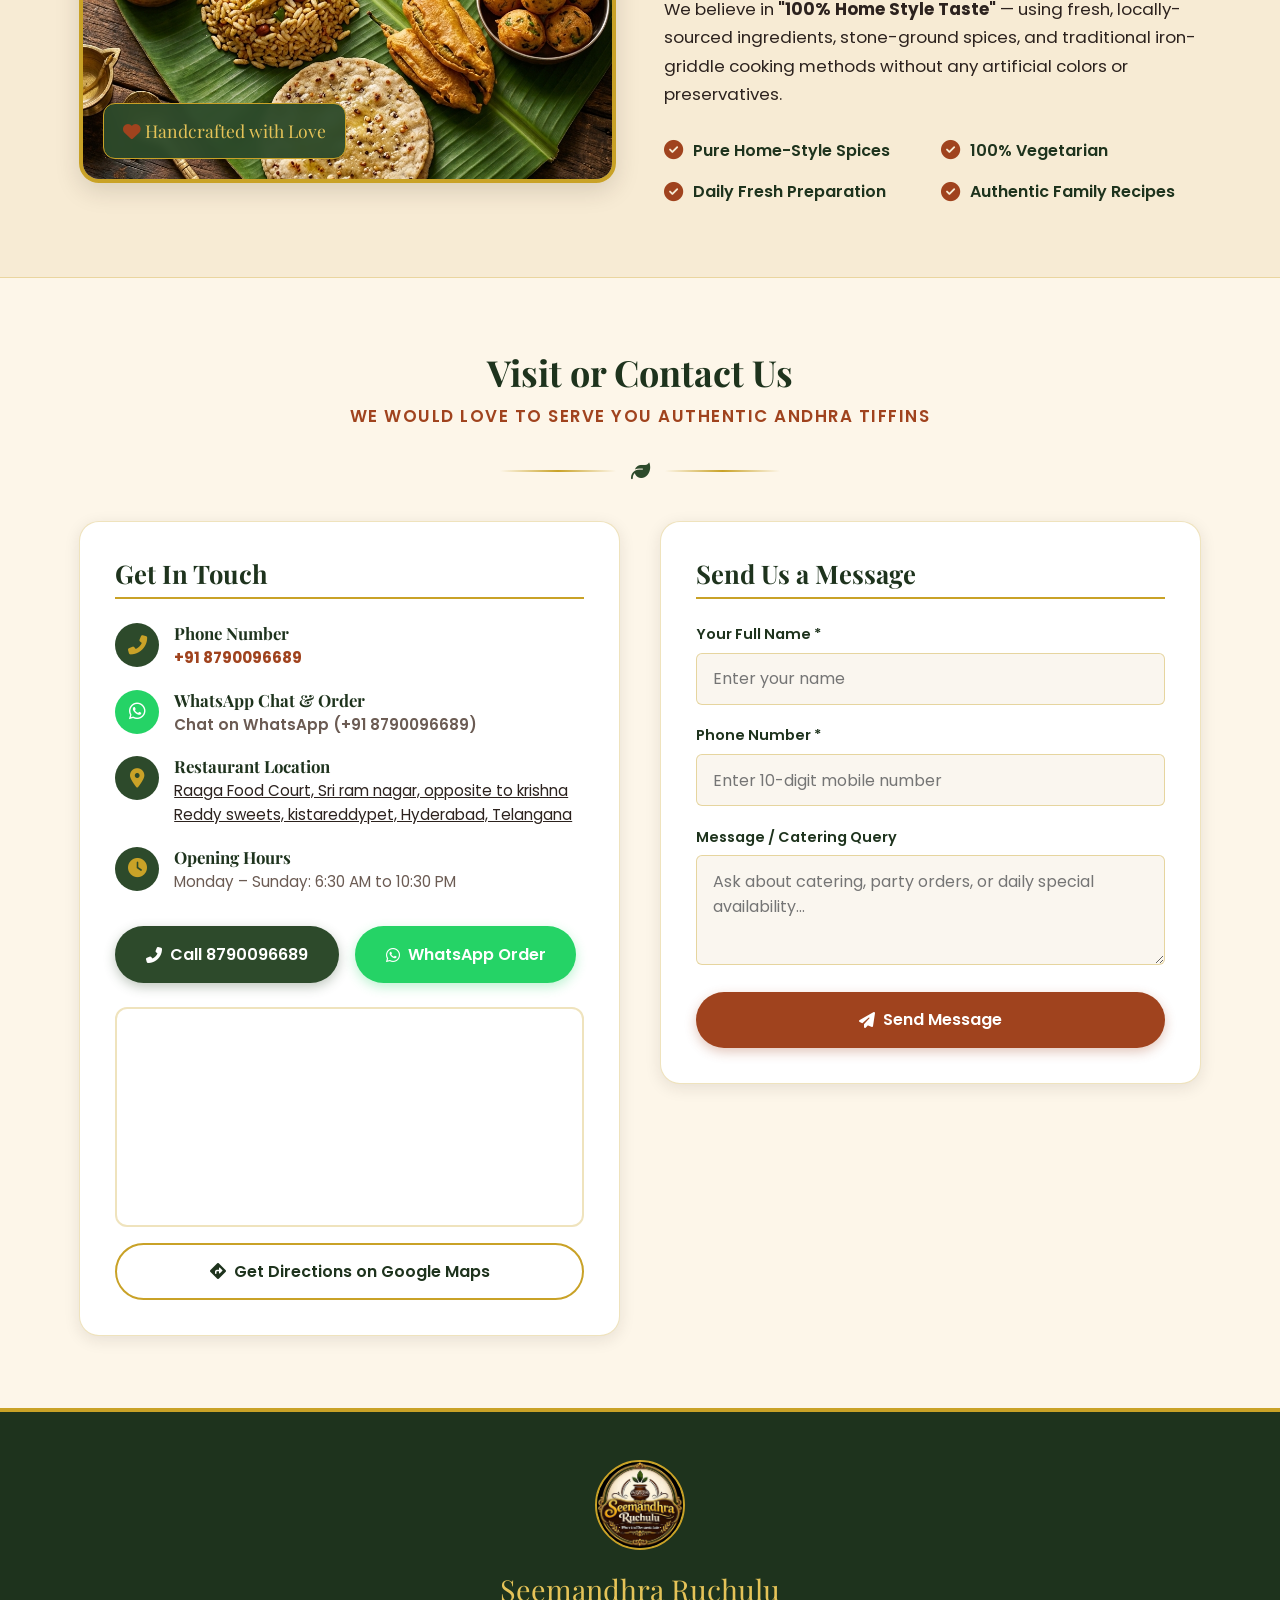
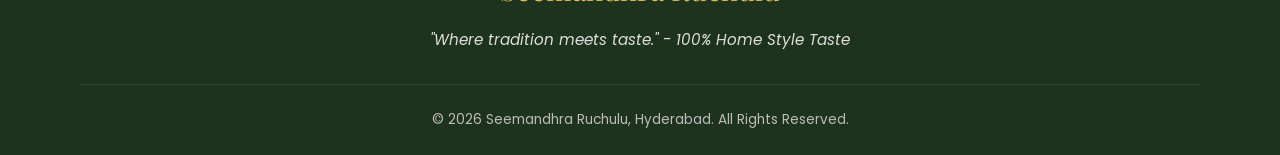
==== commit 04d0f3bd: "Update index.html" ====
--- a/index.html
+++ b/index.html
@@ -72,7 +72,7 @@
         <div class="quick-info-bar">
           <div class="quick-info-item">
             <i class="fas fa-map-marker-alt"></i>
-            <span>Madhapur & Kukatpally, Hyderabad</span>
+            <span>Raaga Food Court, Kistareddypet, Hyderabad</span>
           </div>
           <div class="quick-info-item">
             <i class="fas fa-phone-alt"></i>
@@ -80,7 +80,7 @@
           </div>
           <div class="quick-info-item">
             <i class="fas fa-clock"></i>
-            <span>6:30 AM – 10:30 PM (Daily)</span>
+            <span>4:00 PM – 10:00 PM (Daily)</span>
           </div>
         </div>
 
@@ -96,284 +96,78 @@
     </section>
 
     <!-- ==========================================
-         2. MENU SECTION (INTERACTIVE TABS & CARDS)
+         2. MENU SECTION
          ========================================== -->
     <section class="menu-section" id="menu">
       <div class="container">
         <h2 class="section-title">Authentic Andhra Menu</h2>
-        <p class="section-subtitle">Freshly Prepared Daily Tiffins & Specials</p>
+        <p class="section-subtitle">Freshly Prepared Andhra Home Style Tiffins</p>
 
         <div class="ornamental-divider">
           <i class="fas fa-leaf leaf-icon"></i>
         </div>
 
-        <!-- Menu Tabs Toggle (Morning / Evening) -->
-        <div class="menu-tabs-wrapper">
-          <div class="menu-tabs" role="tablist">
-            <button class="tab-btn active" id="tab-morning" data-meal-tab="morning" role="tab" aria-selected="true">
-              <i class="fas fa-sun"></i> Morning Menu
-            </button>
-            <button class="tab-btn" id="tab-evening" data-meal-tab="evening" role="tab" aria-selected="false">
-              <i class="fas fa-moon"></i> Evening Menu
-            </button>
-          </div>
-        </div>
-
-        <!-- Menu Grid: Section A & Section B -->
-        <div class="menu-grid">
-
-          <!-- SECTION A: MENU & PRICES -->
-          <div class="menu-column">
-            <div class="menu-col-header header-green">
-              <h3 class="menu-col-title">
-                <i class="fas fa-leaf"></i> Menu & Prices
-              </h3>
-              <span class="col-badge">Everyday Fresh</span>
-            </div>
-
-            <div class="cards-list" id="standard-menu-list">
-
-              <!-- Item 1: Uggani Bajji -->
-              <div class="menu-card" data-meal-type="both">
-                <img src="assets/images/uggani.png" alt="Uggani Bajji" class="card-img-placeholder">
-                <div class="card-details">
-                  <div class="card-header-row">
-                    <div class="card-title">
-                      <span class="veg-indicator" title="Pure Vegetarian"></span>
-                      Uggani Bajji
-                    </div>
-                    <span class="card-price">Rs. 50</span>
-                  </div>
-                  <p class="card-desc">Authentic Rayalaseema seasoned puffed rice served with hot crispy Mirchi Bajji.
-                  </p>
-                </div>
-              </div>
-
-              <!-- Item 2: Gunta Ponganalu -->
-              <div class="menu-card" data-meal-type="both">
-                <img src="assets/images/ponganalu.png" alt="Gunta Ponganalu" class="card-img-placeholder">
-                <div class="card-details">
-                  <div class="card-header-row">
-                    <div class="card-title">
-                      <span class="veg-indicator" title="Pure Vegetarian"></span>
-                      Gunta Ponganalu
-                    </div>
-                    <span class="card-price">Rs. 50</span>
-                  </div>
-                  <p class="card-desc">Golden crisp savory rice dumplings cooked in traditional appe pan with chutney.
-                  </p>
-                </div>
-              </div>
-
-              <!-- Item 3: Jonna Roti -->
-              <div class="menu-card" data-meal-type="both">
-                <div class="card-img-placeholder"
-                  style="display:flex; align-items:center; justify-content:center; background:#E5DAC6; color:#7A6245; font-size:1.5rem;">
-                  <i class="fas fa-bread-slice"></i>
-                </div>
-                <div class="card-details">
-                  <div class="card-header-row">
-                    <div class="card-title">
-                      <span class="veg-indicator" title="Pure Vegetarian"></span>
-                      Jonna Roti
-                    </div>
-                    <span class="card-price">Rs. 25</span>
-                  </div>
-                  <p class="card-desc">Healthy hand-patted sorghum millet roti served fresh with authentic spicy
-                    chutney.</p>
-                </div>
-              </div>
-
-              <!-- Item 4: Bajjilu -->
-              <div class="menu-card" data-meal-type="both">
-                <div class="card-img-placeholder"
-                  style="display:flex; align-items:center; justify-content:center; background:#E5DAC6; color:#7A6245; font-size:1.5rem;">
-                  <i class="fas fa-pepper-hot"></i>
-                </div>
-                <div class="card-details">
-                  <div class="card-header-row">
-                    <div class="card-title">
-                      <span class="veg-indicator" title="Pure Vegetarian"></span>
-                      Bajjilu (Assorted)
-                    </div>
-                    <span class="card-price">Rs. 40</span>
-                  </div>
-                  <p class="card-desc">Crispy fritters: Mirchi, Aloo, Vankaya, Tamalapaku, Cabbage, and Onion.</p>
-                </div>
-              </div>
-
-              <!-- Item 5: Punugulu -->
-              <div class="menu-card" data-meal-type="both">
-                <div class="card-img-placeholder"
-                  style="display:flex; align-items:center; justify-content:center; background:#E5DAC6; color:#7A6245; font-size:1.5rem;">
-                  <i class="fas fa-cookie-bite"></i>
-                </div>
-                <div class="card-details">
-                  <div class="card-header-row">
-                    <div class="card-title">
-                      <span class="veg-indicator" title="Pure Vegetarian"></span>
-                      Punugulu
-                    </div>
-                    <span class="card-price">Rs. 40</span>
-                  </div>
-                  <p class="card-desc">Crispy bite-sized rice batter fried snacks served with groundnut and ginger
-                    chutneys.</p>
-                </div>
-              </div>
-
-            </div>
-          </div>
-
-          <!-- SECTION B: DAILY SPECIAL ITEMS -->
-          <div class="menu-column">
-            <div class="menu-col-header header-rust">
-              <h3 class="menu-col-title">
-                <i class="fas fa-calendar-star"></i> Daily Special Items
-              </h3>
-              <span class="col-badge" style="background-color: #FFF; color: var(--accent-rust);">Rs. 50 Each</span>
-            </div>
-
-            <div class="cards-list" id="special-menu-list">
-
-              <!-- Sunday: Sabudana Khichdi (Day index 0) -->
-              <div class="menu-card special-card" data-day-index="0" data-meal-type="both">
-                <div class="card-img-placeholder"
-                  style="display:flex; align-items:center; justify-content:center; background:#F5EAE0; color:#A0431E; font-size:1.5rem;">
-                  <i class="fas fa-bowl-food"></i>
-                </div>
-                <div class="card-details">
-                  <div class="card-header-row">
-                    <div class="card-title">
-                      <span class="veg-indicator" title="Pure Vegetarian"></span>
-                      Sabudana Khichdi
-                    </div>
-                    <span class="card-price">Rs. 50</span>
-                  </div>
-                  <span class="day-badge">Sunday Special</span>
-                  <p class="card-desc">Light tapioca pearls tossed with roasted peanuts, curry leaves, and green
-                    chillies.</p>
-                </div>
-              </div>
-
-              <!-- Monday: Millet Upma (Day index 1) -->
-              <div class="menu-card special-card" data-day-index="1" data-meal-type="both">
-                <div class="card-img-placeholder"
-                  style="display:flex; align-items:center; justify-content:center; background:#F5EAE0; color:#A0431E; font-size:1.5rem;">
-                  <i class="fas fa-bowl-rice"></i>
-                </div>
-                <div class="card-details">
-                  <div class="card-header-row">
-                    <div class="card-title">
-                      <span class="veg-indicator" title="Pure Vegetarian"></span>
-                      Millet Upma
-                    </div>
-                    <span class="card-price">Rs. 50</span>
-                  </div>
-                  <span class="day-badge">Monday Special</span>
-                  <p class="card-desc">Nutritious foxtail millet cooked with fresh vegetables and aromatic ghee
-                    tempering.</p>
-                </div>
-              </div>
-
-              <!-- Tuesday: Tapplentu (Day index 2) -->
-              <div class="menu-card special-card" data-day-index="2" data-meal-type="both">
-                <div class="card-img-placeholder"
-                  style="display:flex; align-items:center; justify-content:center; background:#F5EAE0; color:#A0431E; font-size:1.5rem;">
-                  <i class="fas fa-circle-dot"></i>
-                </div>
-                <div class="card-details">
-                  <div class="card-header-row">
-                    <div class="card-title">
-                      <span class="veg-indicator" title="Pure Vegetarian"></span>
-                      Tapplentu (Thalipape)
-                    </div>
-                    <span class="card-price">Rs. 50</span>
-                  </div>
-                  <span class="day-badge">Tuesday Special</span>
-                  <p class="card-desc">Traditional spiced rice flour flatbread with onions, coriander, and chana dal.
-                  </p>
-                </div>
-              </div>
-
-              <!-- Wednesday: Poha Khichdi (Day index 3) -->
-              <div class="menu-card special-card" data-day-index="3" data-meal-type="both">
-                <div class="card-img-placeholder"
-                  style="display:flex; align-items:center; justify-content:center; background:#F5EAE0; color:#A0431E; font-size:1.5rem;">
-                  <i class="fas fa-seedling"></i>
-                </div>
-                <div class="card-details">
-                  <div class="card-header-row">
-                    <div class="card-title">
-                      <span class="veg-indicator" title="Pure Vegetarian"></span>
-                      Poha Khichdi
-                    </div>
-                    <span class="card-price">Rs. 50</span>
-                  </div>
-                  <span class="day-badge">Wednesday Special</span>
-                  <p class="card-desc">Flattened rice tempered with mustard seeds, peanuts, turmeric, and lemon juice.
-                  </p>
-                </div>
-              </div>
-
-              <!-- Thursday: Millet Pongal (Day index 4) -->
-              <div class="menu-card special-card" data-day-index="4" data-meal-type="both">
-                <div class="card-img-placeholder"
-                  style="display:flex; align-items:center; justify-content:center; background:#F5EAE0; color:#A0431E; font-size:1.5rem;">
-                  <i class="fas fa-mortar-pestle"></i>
-                </div>
-                <div class="card-details">
-                  <div class="card-header-row">
-                    <div class="card-title">
-                      <span class="veg-indicator" title="Pure Vegetarian"></span>
-                      Millet Pongal
-                    </div>
-                    <span class="card-price">Rs. 50</span>
-                  </div>
-                  <span class="day-badge">Thursday Special</span>
-                  <p class="card-desc">Savory yellow moong dal and millet porridge tempered with black pepper and
-                    cashews.</p>
-                </div>
-              </div>
-
-              <!-- Friday: Masala Oats Upma (Day index 5) -->
-              <div class="menu-card special-card" data-day-index="5" data-meal-type="both">
-                <div class="card-img-placeholder"
-                  style="display:flex; align-items:center; justify-content:center; background:#F5EAE0; color:#A0431E; font-size:1.5rem;">
-                  <i class="fas fa-carrot"></i>
-                </div>
-                <div class="card-details">
-                  <div class="card-header-row">
-                    <div class="card-title">
-                      <span class="veg-indicator" title="Pure Vegetarian"></span>
-                      Masala Oats Upma
-                    </div>
-                    <span class="card-price">Rs. 50</span>
-                  </div>
-                  <span class="day-badge">Friday Special</span>
-                  <p class="card-desc">Rolled oats cooked with handpicked spices, green peas, carrots, and cilantro.</p>
-                </div>
-              </div>
-
-              <!-- Saturday: Dahi Wada (Day index 6) -->
-              <div class="menu-card special-card" data-day-index="6" data-meal-type="both">
-                <div class="card-img-placeholder"
-                  style="display:flex; align-items:center; justify-content:center; background:#F5EAE0; color:#A0431E; font-size:1.5rem;">
-                  <i class="fas fa-stroopwafel"></i>
-                </div>
-                <div class="card-details">
-                  <div class="card-header-row">
-                    <div class="card-title">
-                      <span class="veg-indicator" title="Pure Vegetarian"></span>
-                      Dahi Wada (Perugu Vada)
-                    </div>
-                    <span class="card-price">Rs. 50</span>
-                  </div>
-                  <span class="day-badge">Saturday Special</span>
-                  <p class="card-desc">Fluffy lentil wadas soaked in seasoned, tempered creamy yogurt topped with
-                    boondi.</p>
-                </div>
-              </div>
-
+        <!-- Menu Cards Grid (4 items) -->
+        <div class="menu-grid-clean">
+
+          <!-- Item 1: Uggani Bajji -->
+          <div class="menu-card">
+            <img src="assets/images/Uggani Bajji.jpg" alt="Uggani Bajji" class="card-img-placeholder">
+            <div class="card-details">
+              <div class="card-header-row">
+                <div class="card-title">
+                  <span class="veg-indicator" title="Pure Vegetarian"></span>
+                  Uggani Bajji
+                </div>
+                <span class="card-price">Rs. 60</span>
+              </div>
+              <p class="card-desc">Authentic Rayalaseema seasoned puffed rice served with hot crispy Mirchi Bajji.</p>
+            </div>
+          </div>
+
+          <!-- Item 2: Gunta Ponganalu -->
+          <div class="menu-card">
+            <img src="assets/images/Gunta Ponganalu.jpeg" alt="Gunta Ponganalu" class="card-img-placeholder">
+            <div class="card-details">
+              <div class="card-header-row">
+                <div class="card-title">
+                  <span class="veg-indicator" title="Pure Vegetarian"></span>
+                  Gunta Ponganalu
+                </div>
+                <span class="card-price">Rs. 50</span>
+              </div>
+              <p class="card-desc">Golden crisp savory rice dumplings cooked in traditional appe pan with chutney.</p>
+            </div>
+          </div>
+
+          <!-- Item 3: Bajji Varieties -->
+          <div class="menu-card">
+            <img src="assets/images/Bajji Varieties.jpeg" alt="Bajji Varieties" class="card-img-placeholder">
+            <div class="card-details">
+              <div class="card-header-row">
+                <div class="card-title">
+                  <span class="veg-indicator" title="Pure Vegetarian"></span>
+                  Bajji Varieties
+                </div>
+                <span class="card-price">Rs. 50</span>
+              </div>
+              <p class="card-desc">Crispy hot fritters: Mirchi, Aloo, Vankaya, Tamalapaku, Cabbage, and Onion.</p>
+            </div>
+          </div>
+
+          <!-- Item 4: Punugulu -->
+          <div class="menu-card">
+            <img src="assets/images/Punugulu.jpeg" alt="Punugulu" class="card-img-placeholder">
+            <div class="card-details">
+              <div class="card-header-row">
+                <div class="card-title">
+                  <span class="veg-indicator" title="Pure Vegetarian"></span>
+                  Punugulu
+                </div>
+                <span class="card-price">Rs. 50</span>
+              </div>
+              <p class="card-desc">Crispy bite-sized rice batter fried snacks served with groundnut and ginger chutneys.
+              </p>
             </div>
           </div>
 
@@ -477,7 +271,11 @@
                 </div>
                 <div class="contact-detail-text">
                   <h4>Restaurant Location</h4>
-                  <p>Main Road, Madhapur & Kukatpally, Hyderabad, Telangana - 500081</p>
+                  <p><a
+                      href="https://www.google.com/maps/dir/?api=1&destination=Raaga+Food+Court,+Sri+ram+nagar,+opposite+to+krishna+Reddy+sweets,+kistareddypet,+Hyderabad,+Telangana"
+                      target="_blank" rel="noopener noreferrer"
+                      style="color: var(--text-dark); text-decoration: underline;">Raaga Food Court, Sri ram nagar,
+                      opposite to krishna Reddy sweets, kistareddypet, Hyderabad, Telangana</a></p>
                 </div>
               </div>
 
@@ -504,9 +302,14 @@
             <!-- Map Container -->
             <div class="map-container">
               <iframe
-                src="https://www.google.com/maps/embed?pb=!1m18!1m12!1m3!1d15224.953683072213!2d78.3844855!3d17.4477543!2m3!1f0!2f0!3f0!3m2!1i1024!2i768!4f13.1!3m3!1m2!1s0x3bcb9158f201b205%3A0x11bbe7be7792411b!2sMadhapur%2C%20Hyderabad%2C%20Telangana!5e0!3m2!1sen!2sin!4v1700000000000!5m2!1sen!2sin"
+                src="https://maps.google.com/maps?q=Raaga+Food+Court,+Sri+ram+nagar,+opposite+to+krishna+Reddy+sweets,+kistareddypet,+Hyderabad,+Telangana&t=&z=15&ie=UTF8&iwloc=&output=embed"
                 title="Seemandhra Ruchulu Hyderabad Location Map" loading="lazy"></iframe>
             </div>
+            <a href="https://www.google.com/maps/dir/?api=1&destination=Raaga+Food+Court,+Sri+ram+nagar,+opposite+to+krishna+Reddy+sweets,+kistareddypet,+Hyderabad,+Telangana"
+              target="_blank" rel="noopener noreferrer" class="btn btn-outline-gold"
+              style="margin-top: 1rem; width: 100%;">
+              <i class="fas fa-directions"></i> Get Directions on Google Maps
+            </a>
           </div>
 
           <!-- Contact Form Card -->
@@ -552,7 +355,7 @@
       <div class="footer-content">
         <img src="assets/images/logo.jpeg" alt="Seemandhra Ruchulu Logo" class="footer-logo">
         <div class="footer-brand">Seemandhra Ruchulu</div>
-        <p class="footer-tagline">"Where tradition meets taste." — 100% Home Style Taste</p>
+        <p class="footer-tagline">"Where tradition meets taste." - 100% Home Style Taste</p>
       </div>
       <div class="footer-bottom">
         <p>&copy; 2026 Seemandhra Ruchulu, Hyderabad. All Rights Reserved.</p>
@@ -576,4 +379,4 @@
   <script src="assets/js/main.js"></script>
 </body>
 
-</html>+</html>
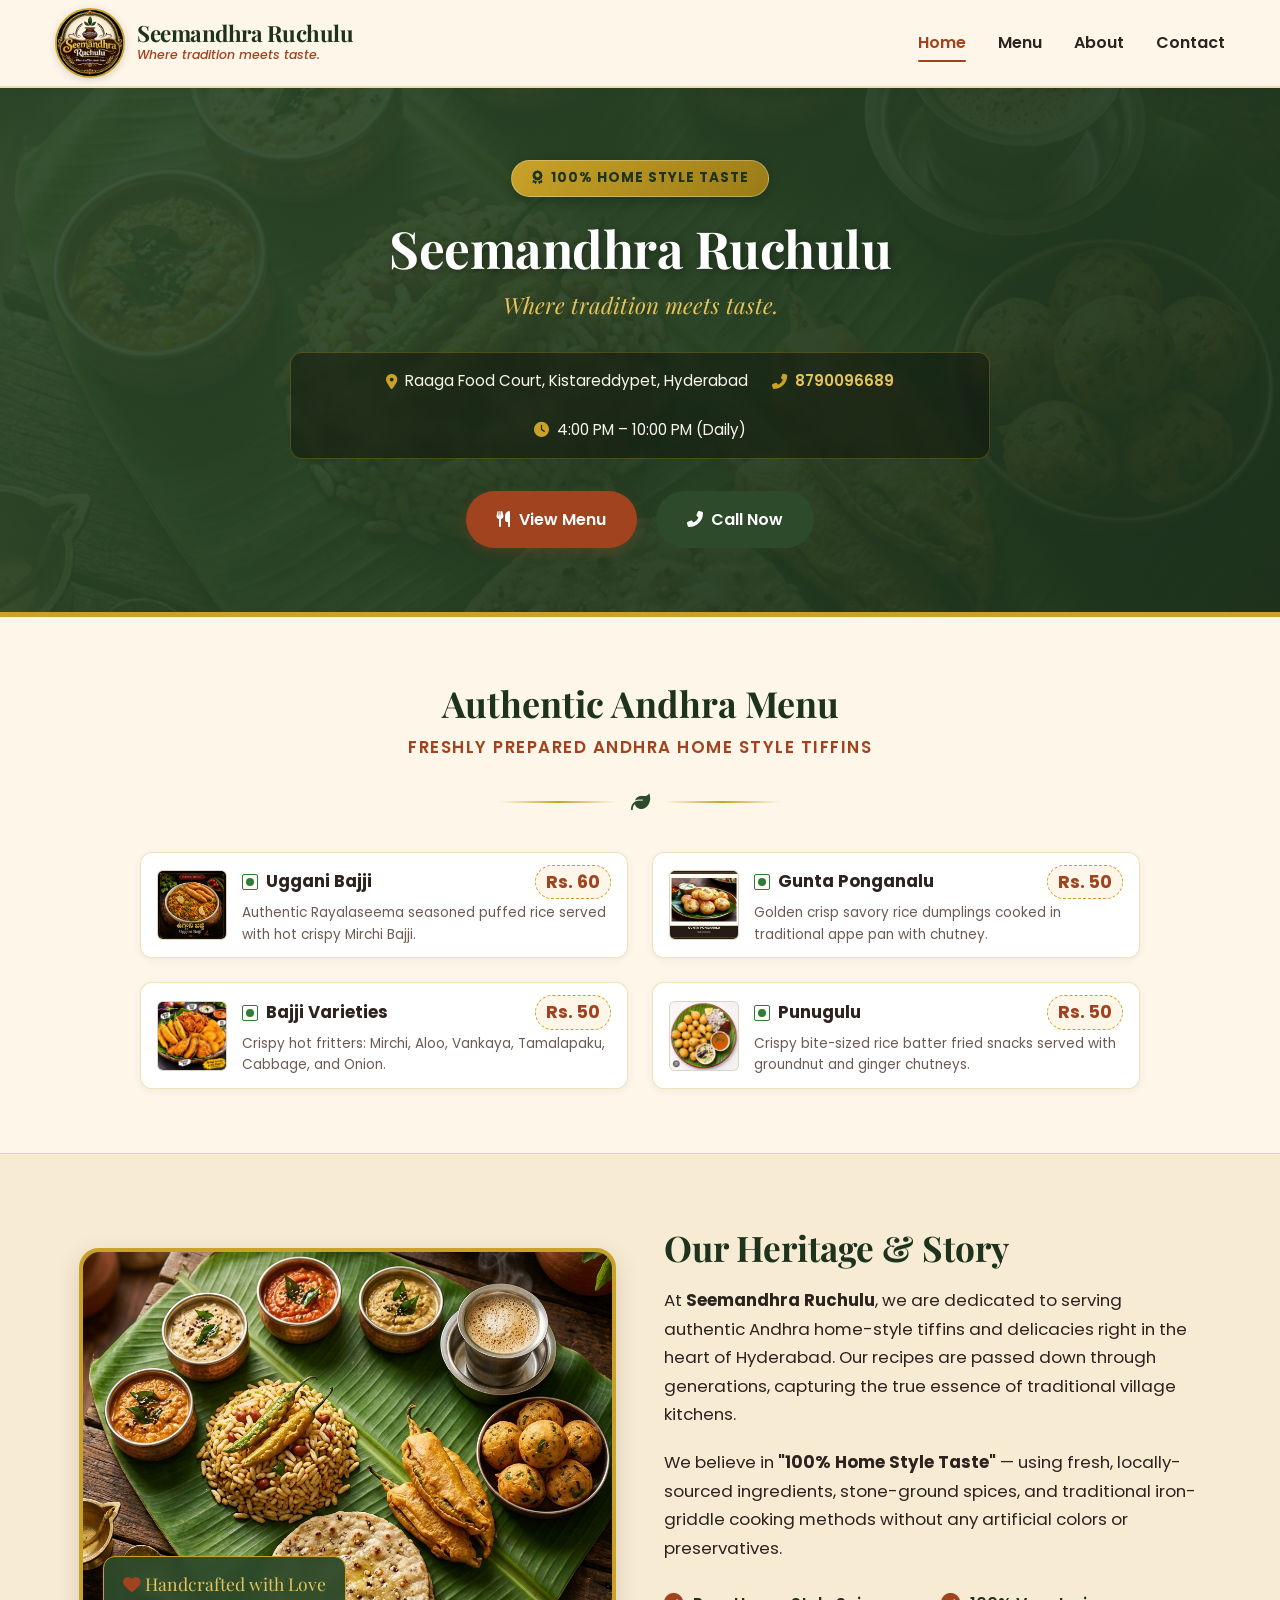
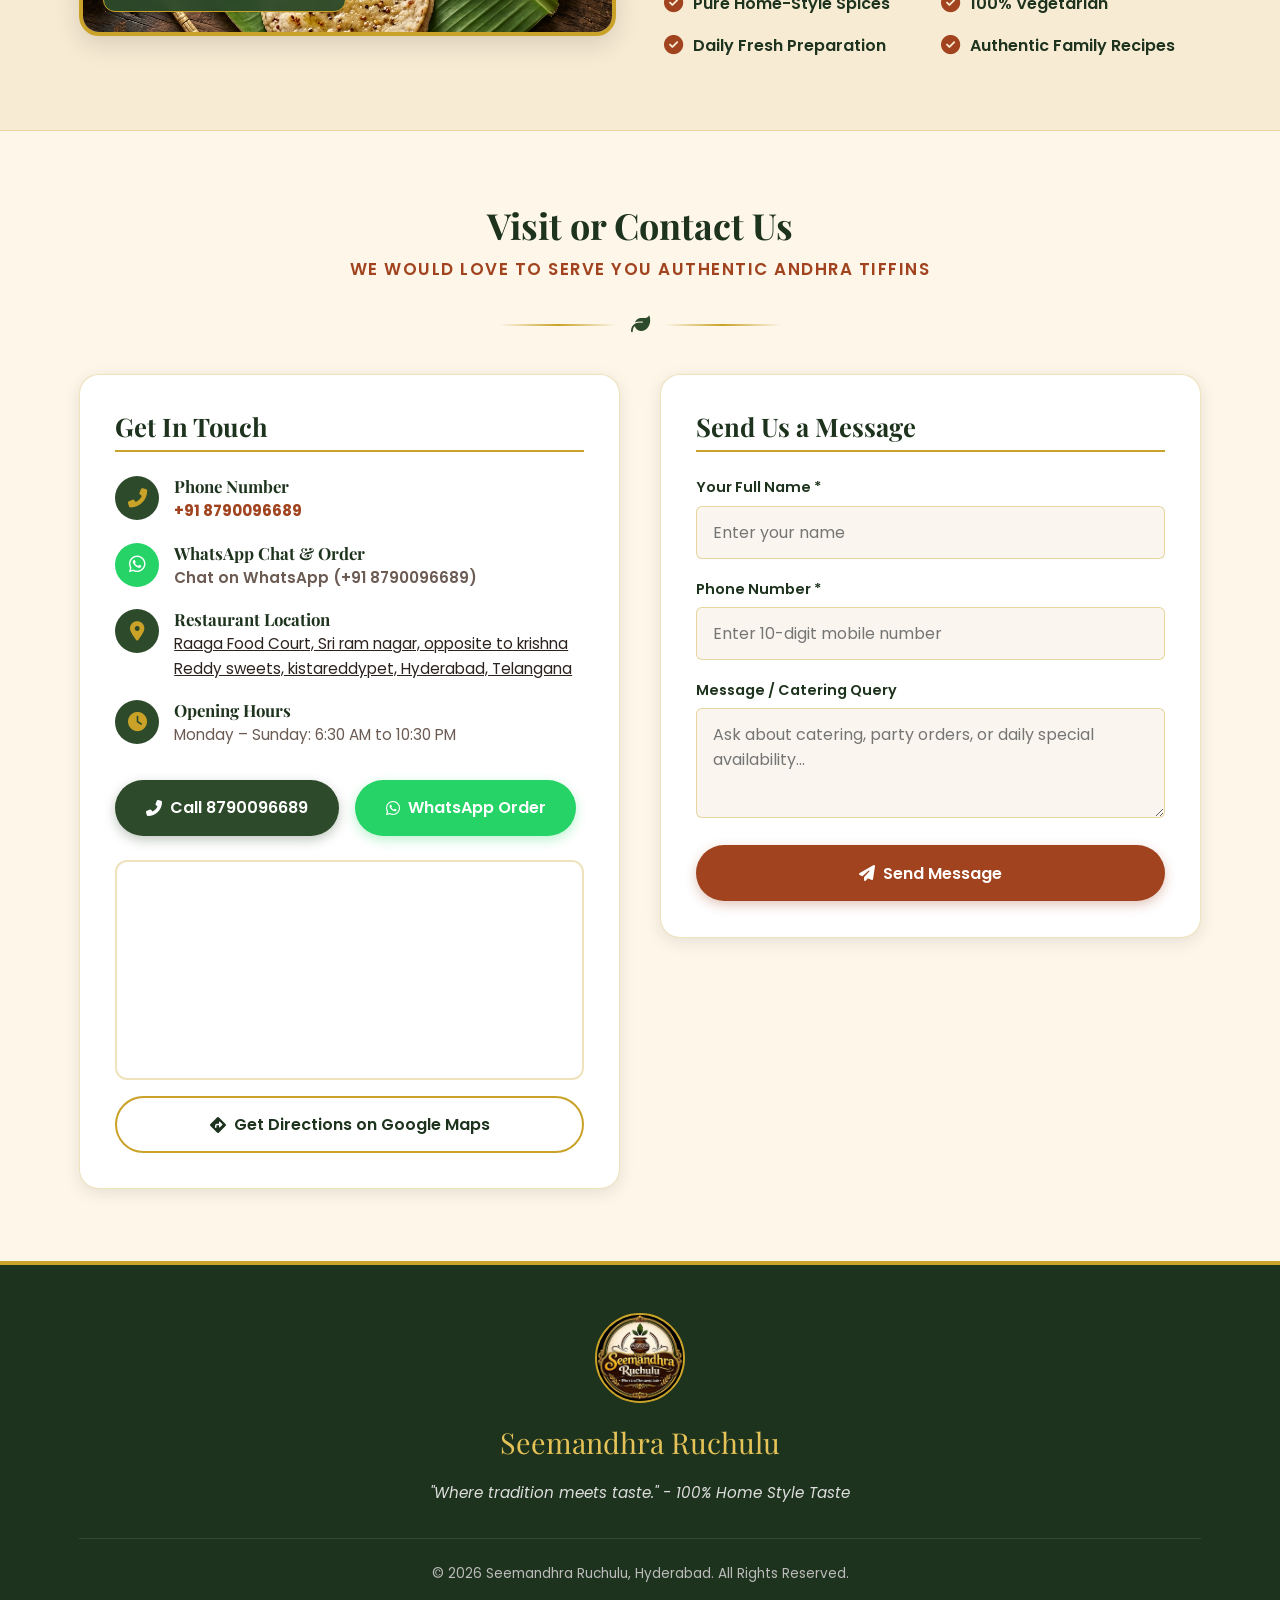
==== commit a8e04060: "Add files via upload" ====
--- a/index.html
+++ b/index.html
@@ -379,4 +379,4 @@
   <script src="assets/js/main.js"></script>
 </body>
 
-</html>
+</html>
--- a/assets/css/style.css
+++ b/assets/css/style.css
@@ -497,6 +497,21 @@
 
 .tab-btn:hover:not(.active) {
   color: var(--primary-green-dark);
+}
+
+/* Clean 4-Item Menu Grid */
+.menu-grid-clean {
+  display: grid;
+  grid-template-columns: repeat(2, 1fr);
+  gap: 1.5rem;
+  max-width: 1000px;
+  margin: 0 auto;
+}
+
+@media (max-width: 768px) {
+  .menu-grid-clean {
+    grid-template-columns: 1fr;
+  }
 }
 
 /* Side-by-Side Grid Layout */
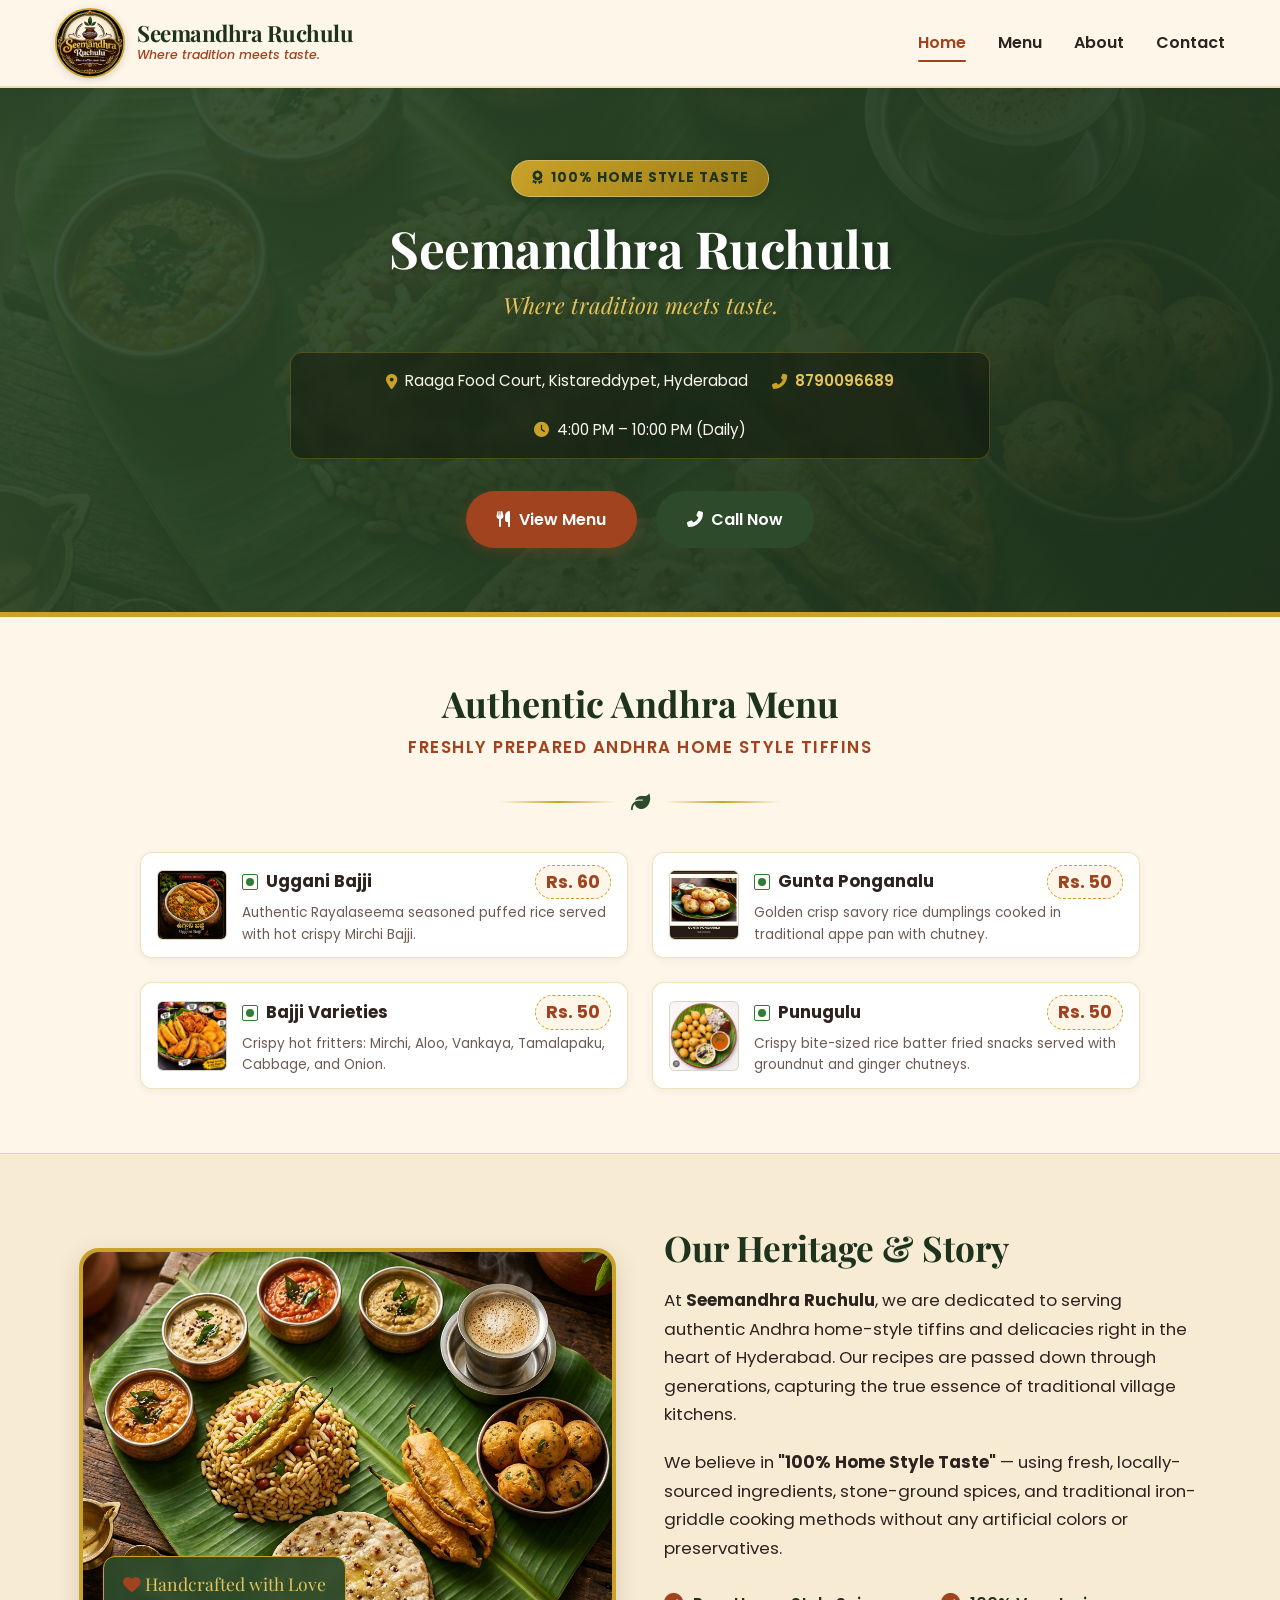
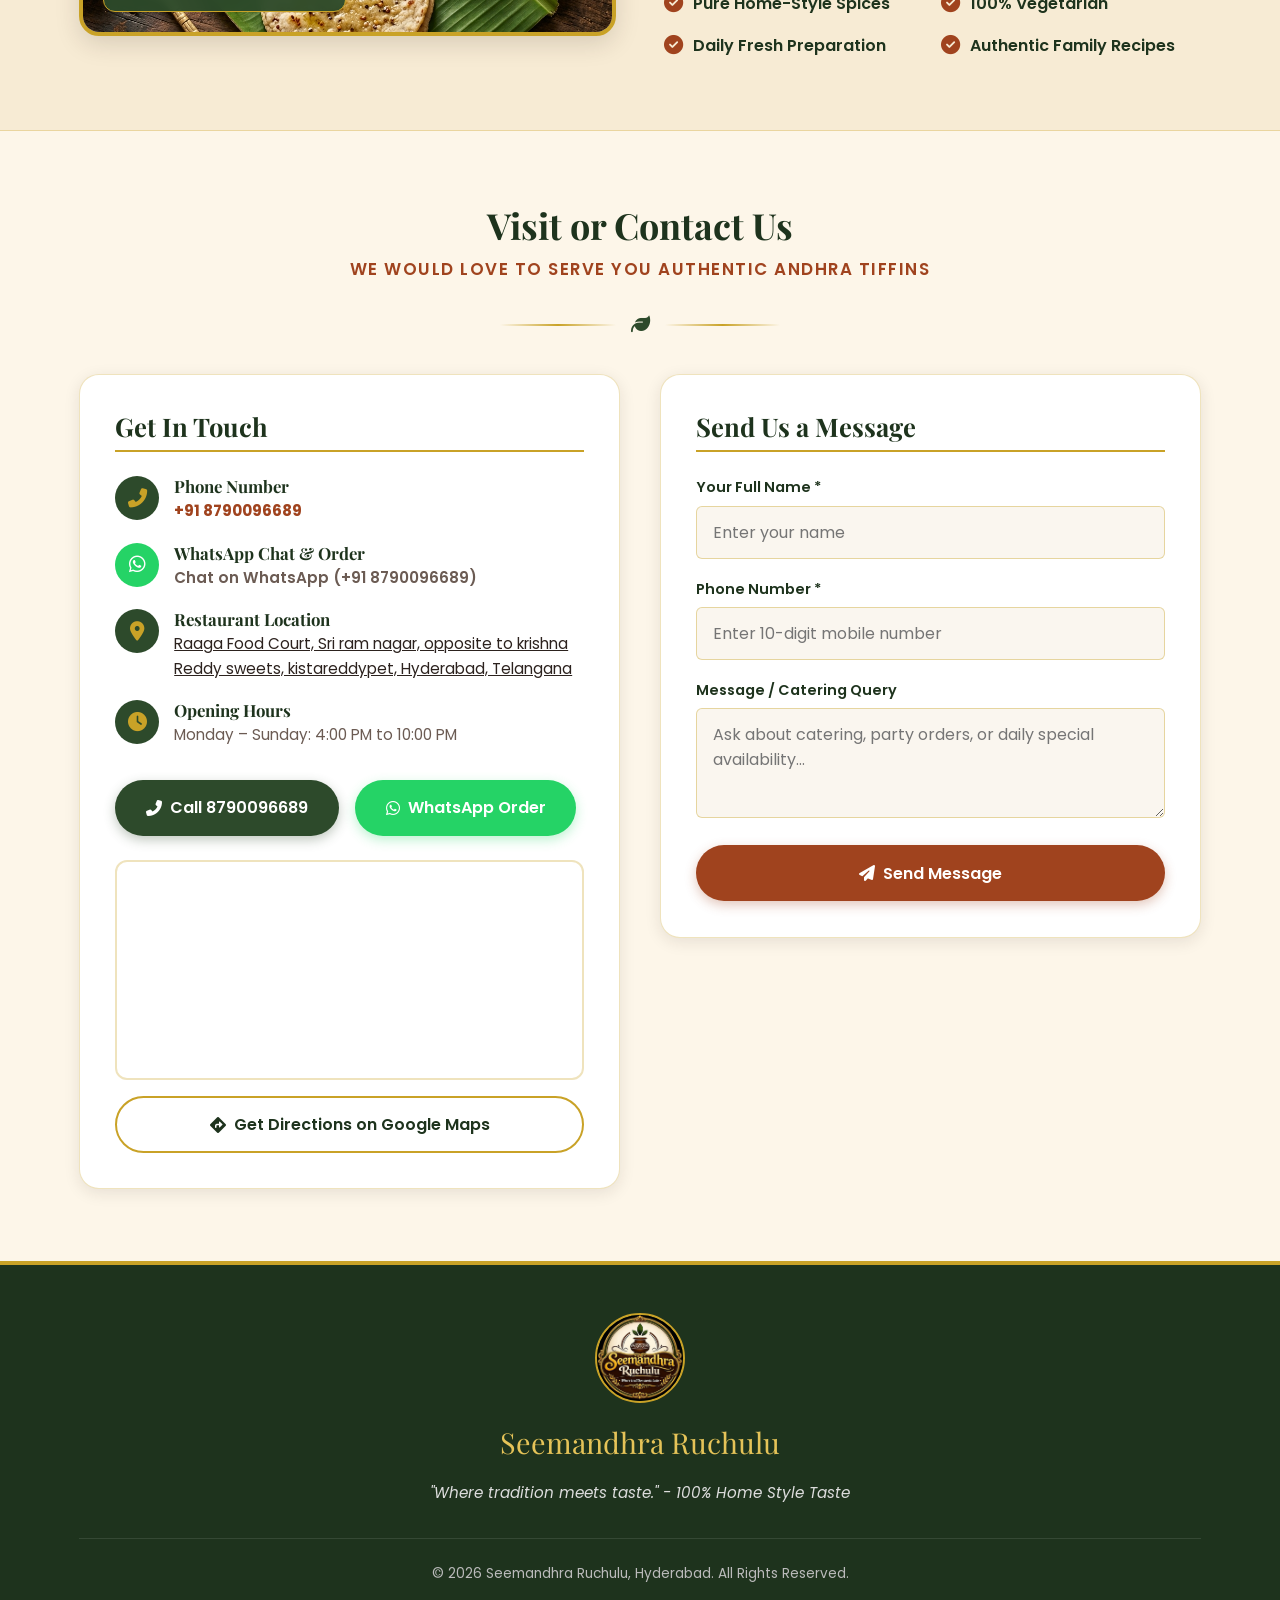
==== commit 43e08259: "Add files via upload" ====
--- a/index.html
+++ b/index.html
@@ -285,7 +285,7 @@
                 </div>
                 <div class="contact-detail-text">
                   <h4>Opening Hours</h4>
-                  <p>Monday – Sunday: 6:30 AM to 10:30 PM</p>
+                  <p>Monday – Sunday: 4:00 PM to 10:00 PM</p>
                 </div>
               </div>
             </div>
